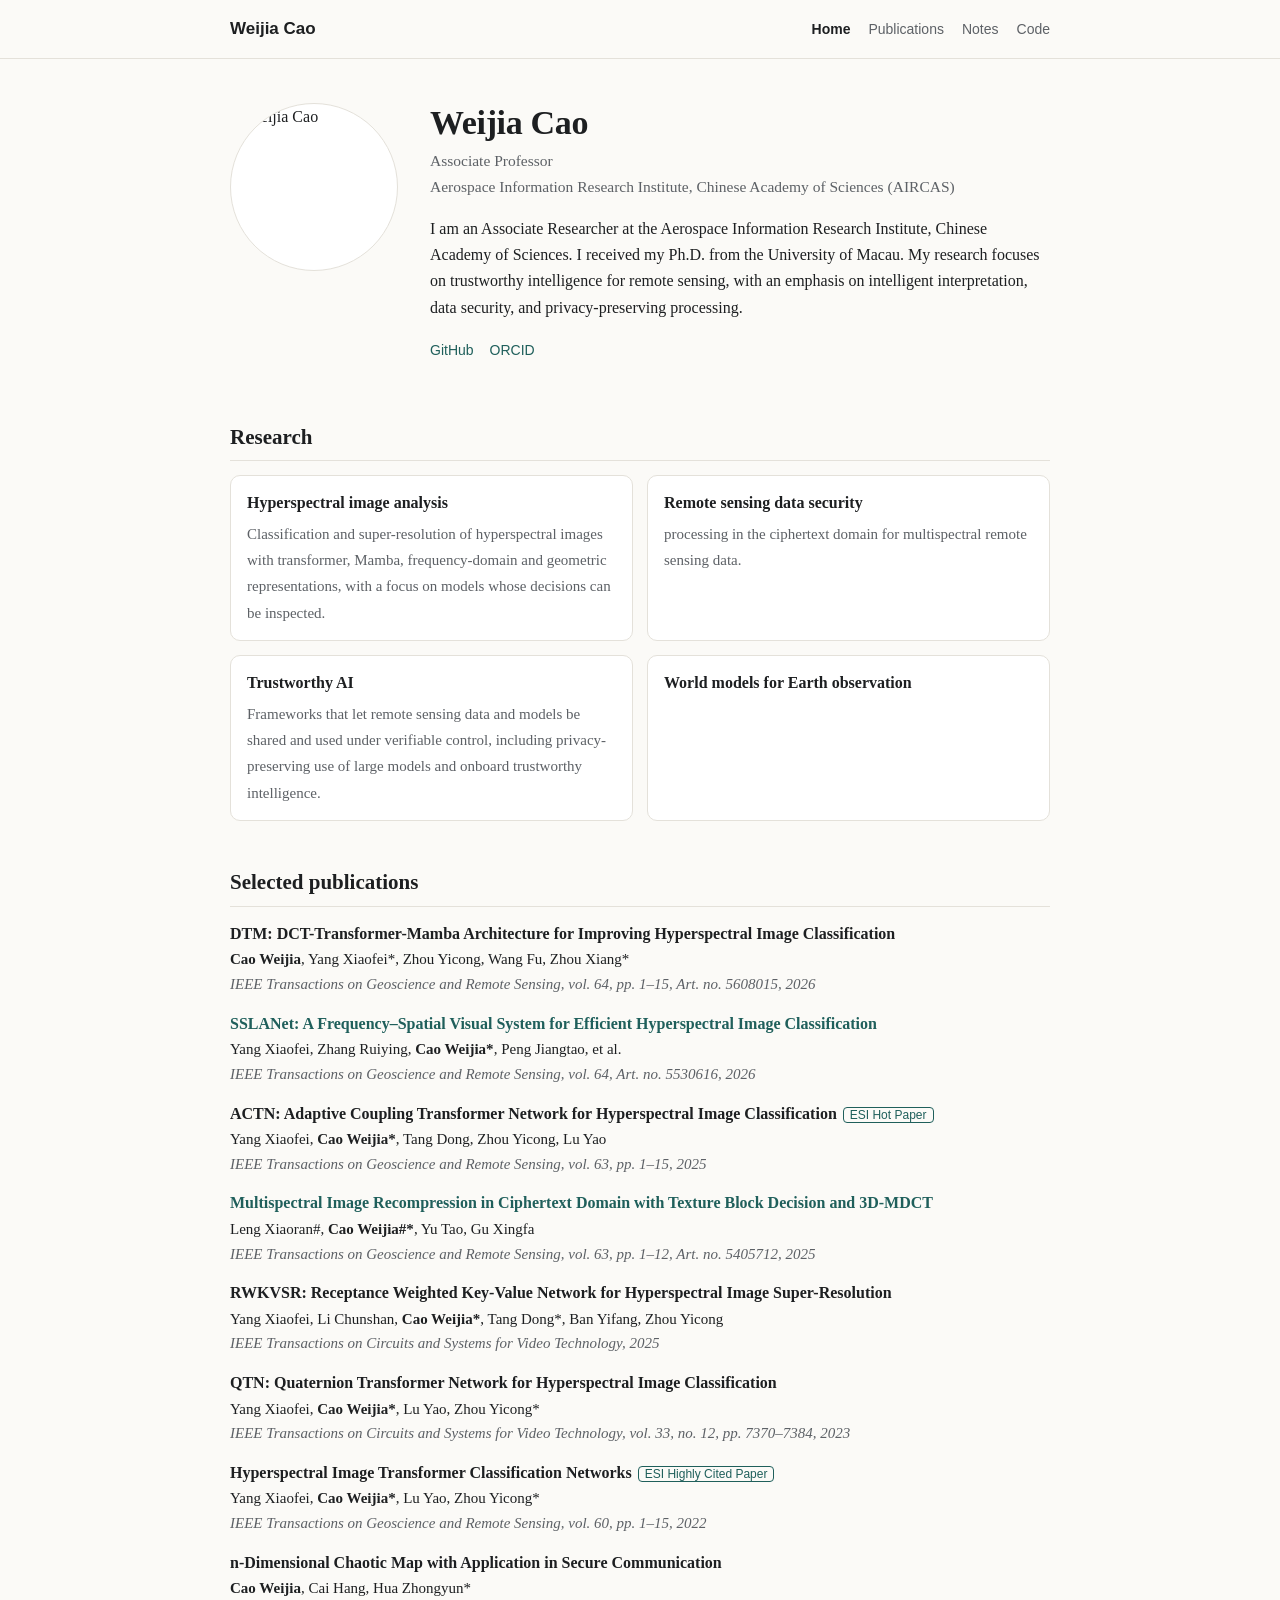
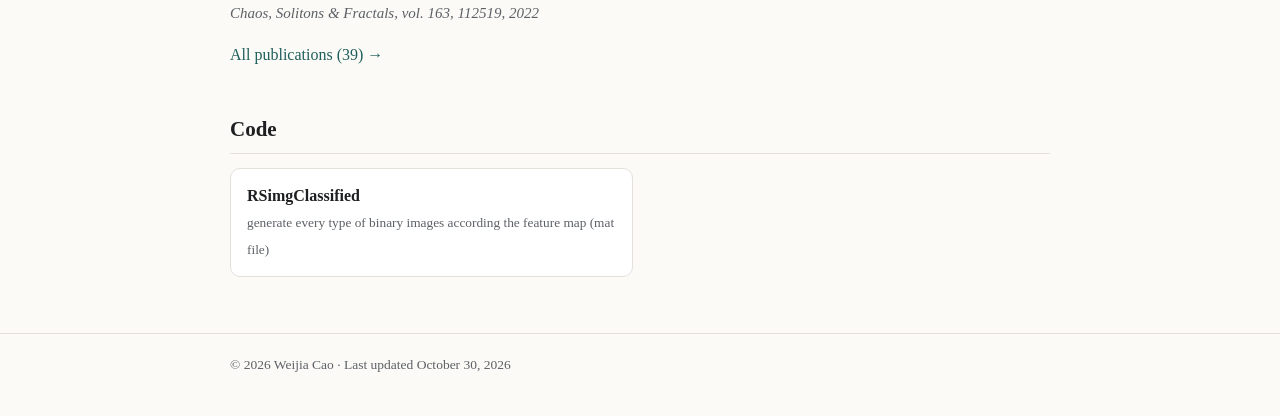
==== index.html @ 3a6deda9 "Update site 2026-10-30T14:49 (old site kept in branch site-backup-20261030-144737)" ====
<!doctype html><html lang="en"><head><meta charset="utf-8"><meta name="viewport" content="width=device-width,initial-scale=1">
<title>Weijia Cao</title><meta name="description" content="I am an Associate Researcher at the Aerospace Information Research Institute, Chinese Academy of Sciences. I received my Ph.D. from the University of "><link rel="stylesheet" href="style.css"></head>
<body><header class="top"><div class="wrap"><a class="brand" href="index.html">Weijia Cao</a><nav><a href="index.html" class="on">Home</a><a href="publications.html" class="">Publications</a><a href="notes/index.html" class="">Notes</a><a href="projects.html" class="">Code</a></nav></div></header>
<main class="wrap"><section class="hero"><img src="https://github.com/caoweijia.png?size=400" alt="Weijia Cao"><div><h1>Weijia Cao</h1><p class="role">Associate Professor<br>Aerospace Information Research Institute, Chinese Academy of Sciences (AIRCAS)</p><p>I am an Associate Researcher at the Aerospace Information Research Institute, Chinese Academy of Sciences. I received my Ph.D. from the University of Macau. My research focuses on trustworthy intelligence for remote sensing, with an emphasis on intelligent interpretation, data security, and privacy-preserving processing.</p><div class="links"><a href=https://github.com/caoweijia>GitHub</a><a href=https://orcid.org/0000-0002-6038-8014>ORCID</a></div></div></section><h2>Research</h2><div class="dirs"><div class=dir><b>Hyperspectral image analysis</b><span>Classification and super-resolution of hyperspectral images with transformer, Mamba, frequency-domain and geometric representations, with a focus on models whose decisions can be inspected.</span></div><div class=dir><b>Remote sensing data security</b><span>processing in the ciphertext domain for multispectral remote sensing data.</span></div><div class=dir><b>Trustworthy AI</b><span>Frameworks that let remote sensing data and models be shared and used under verifiable control, including privacy-preserving use of large models and onboard trustworthy intelligence.</span></div><div class=dir><b>World models for Earth observation</b><span></span></div></div><h2>Selected publications</h2><div class="pub"><div class="t">DTM: DCT-Transformer-Mamba Architecture for Improving Hyperspectral Image Classification</div><div class="a"><strong>Cao Weijia</strong>, Yang Xiaofei*, Zhou Yicong, Wang Fu, Zhou Xiang*</div><div class="v">IEEE Transactions on Geoscience and Remote Sensing, vol. 64, pp. 1–15, Art. no. 5608015, 2026</div></div><div class="pub"><div class="t"><a href="https://doi.org/10.1109/TGRS.2026.3739515">SSLANet: A Frequency–Spatial Visual System for Efficient Hyperspectral Image Classification</a></div><div class="a">Yang Xiaofei, Zhang Ruiying, <strong>Cao Weijia*</strong>, Peng Jiangtao, et al.</div><div class="v">IEEE Transactions on Geoscience and Remote Sensing, vol. 64, Art. no. 5530616, 2026</div></div><div class="pub"><div class="t">ACTN: Adaptive Coupling Transformer Network for Hyperspectral Image Classification<span class=n>ESI Hot Paper</span></div><div class="a">Yang Xiaofei, <strong>Cao Weijia*</strong>, Tang Dong, Zhou Yicong, Lu Yao</div><div class="v">IEEE Transactions on Geoscience and Remote Sensing, vol. 63, pp. 1–15, 2025</div></div><div class="pub"><div class="t"><a href="https://doi.org/10.1109/TGRS.2025.3589555">Multispectral Image Recompression in Ciphertext Domain with Texture Block Decision and 3D-MDCT</a></div><div class="a">Leng Xiaoran#, <strong>Cao Weijia#*</strong>, Yu Tao, Gu Xingfa</div><div class="v">IEEE Transactions on Geoscience and Remote Sensing, vol. 63, pp. 1–12, Art. no. 5405712, 2025</div></div><div class="pub"><div class="t">RWKVSR: Receptance Weighted Key-Value Network for Hyperspectral Image Super-Resolution</div><div class="a">Yang Xiaofei, Li Chunshan, <strong>Cao Weijia*</strong>, Tang Dong*, Ban Yifang, Zhou Yicong</div><div class="v">IEEE Transactions on Circuits and Systems for Video Technology, 2025</div></div><div class="pub"><div class="t">QTN: Quaternion Transformer Network for Hyperspectral Image Classification</div><div class="a">Yang Xiaofei, <strong>Cao Weijia*</strong>, Lu Yao, Zhou Yicong*</div><div class="v">IEEE Transactions on Circuits and Systems for Video Technology, vol. 33, no. 12, pp. 7370–7384, 2023</div></div><div class="pub"><div class="t">Hyperspectral Image Transformer Classification Networks<span class=n>ESI Highly Cited Paper</span></div><div class="a">Yang Xiaofei, <strong>Cao Weijia*</strong>, Lu Yao, Zhou Yicong*</div><div class="v">IEEE Transactions on Geoscience and Remote Sensing, vol. 60, pp. 1–15, 2022</div></div><div class="pub"><div class="t">n-Dimensional Chaotic Map with Application in Secure Communication</div><div class="a"><strong>Cao Weijia</strong>, Cai Hang, Hua Zhongyun*</div><div class="v">Chaos, Solitons &amp; Fractals, vol. 163, 112519, 2022</div></div><p><a href="publications.html">All publications (39) →</a></p><h2>Code</h2><div class=proj><a class="c" href="https://github.com/caoweijia/RSimgClassified"><b>RSimgClassified</b><br><small>generate every type of binary images according the feature map (mat file)</small></a></div></main><footer><div class="wrap">© 2026 Weijia Cao · Last updated October 30, 2026</div></footer></body></html>
---- style.css ----
:root{--bg:#fbfaf7;--fg:#1d1f21;--mute:#5d6166;--line:#e4e1da;--acc:#1f5f5b;--card:#ffffff}
@media (prefers-color-scheme:dark){:root{--bg:#141516;--fg:#e8e6e1;--mute:#a3a7ab;--line:#2b2d30;--acc:#7cc3bc;--card:#1b1c1e}}
*{box-sizing:border-box}html{-webkit-text-size-adjust:100%}
body{margin:0;background:var(--bg);color:var(--fg);font:16px/1.65 "Source Serif 4","Iowan Old Style","Palatino Linotype",Georgia,serif}
a{color:var(--acc);text-decoration:none}a:hover{text-decoration:underline}
.wrap{max-width:860px;margin:0 auto;padding:0 20px}
header.top{border-bottom:1px solid var(--line)}header.top .wrap{display:flex;gap:20px;align-items:center;justify-content:space-between;padding:16px 20px;flex-wrap:wrap}
header.top .brand{font:600 17px/1.2 -apple-system,BlinkMacSystemFont,"Segoe UI",Helvetica,Arial,sans-serif;color:var(--fg)}
nav a{font:14px -apple-system,BlinkMacSystemFont,"Segoe UI",Helvetica,Arial,sans-serif;margin-left:18px;color:var(--mute)}nav a.on{color:var(--fg);font-weight:600}
.hero{display:grid;grid-template-columns:168px 1fr;gap:32px;align-items:start;padding:44px 0 12px}
.hero.nophoto{grid-template-columns:1fr}.hero img{width:168px;height:168px;border-radius:50%;object-fit:cover;border:1px solid var(--line);background:var(--card)}
h1{font-size:34px;line-height:1.15;margin:0 0 6px;letter-spacing:-.01em}h2{font-size:21px;margin:44px 0 14px;padding-bottom:6px;border-bottom:1px solid var(--line)}
h3{font-size:17px;margin:24px 0 6px}.role{color:var(--mute);margin:0 0 14px;font-size:15.5px}
.links a{font:14px -apple-system,BlinkMacSystemFont,"Segoe UI",Helvetica,Arial,sans-serif;margin-right:16px}
.dirs{display:grid;grid-template-columns:1fr 1fr;gap:14px}.dir{background:var(--card);border:1px solid var(--line);border-radius:10px;padding:14px 16px}
.dir b{display:block;margin-bottom:4px}.dir span{color:var(--mute);font-size:15px}
.pub{margin:0 0 14px}.pub .t{font-weight:600}.pub .a{font-size:15px}.pub .v{color:var(--mute);font-size:15px;font-style:italic}
.pub .n{display:inline-block;font:12px -apple-system,BlinkMacSystemFont,"Segoe UI",Helvetica,Arial,sans-serif;border:1px solid var(--acc);color:var(--acc);border-radius:4px;padding:0 6px;margin-left:6px;font-style:normal}
.year{font:600 13px -apple-system,BlinkMacSystemFont,"Segoe UI",Helvetica,Arial,sans-serif;color:var(--mute);letter-spacing:.06em;margin:26px 0 10px}
.post{margin:0 0 18px}.post .d{color:var(--mute);font-size:14px}
.proj{display:grid;grid-template-columns:1fr 1fr;gap:14px}.proj a.c{display:block;background:var(--card);border:1px solid var(--line);border-radius:10px;padding:14px 16px;color:var(--fg)}
.proj a.c:hover{border-color:var(--acc);text-decoration:none}.proj small{color:var(--mute)}
article{padding:36px 0}article .d{color:var(--mute)}pre{background:var(--card);border:1px solid var(--line);border-radius:8px;padding:12px;overflow:auto;font-size:14px}
code{font:13.5px ui-monospace,SFMono-Regular,Menlo,Consolas,monospace}
.legend{color:var(--mute);font-size:14px}footer{border-top:1px solid var(--line);margin-top:56px;padding:20px 0 40px;color:var(--mute);font-size:13.5px}
@media (max-width:640px){.hero{grid-template-columns:1fr;gap:18px;padding-top:28px}.hero img{width:112px;height:112px}.dirs,.proj{grid-template-columns:1fr}h1{font-size:28px}nav a{margin:0 14px 0 0}}
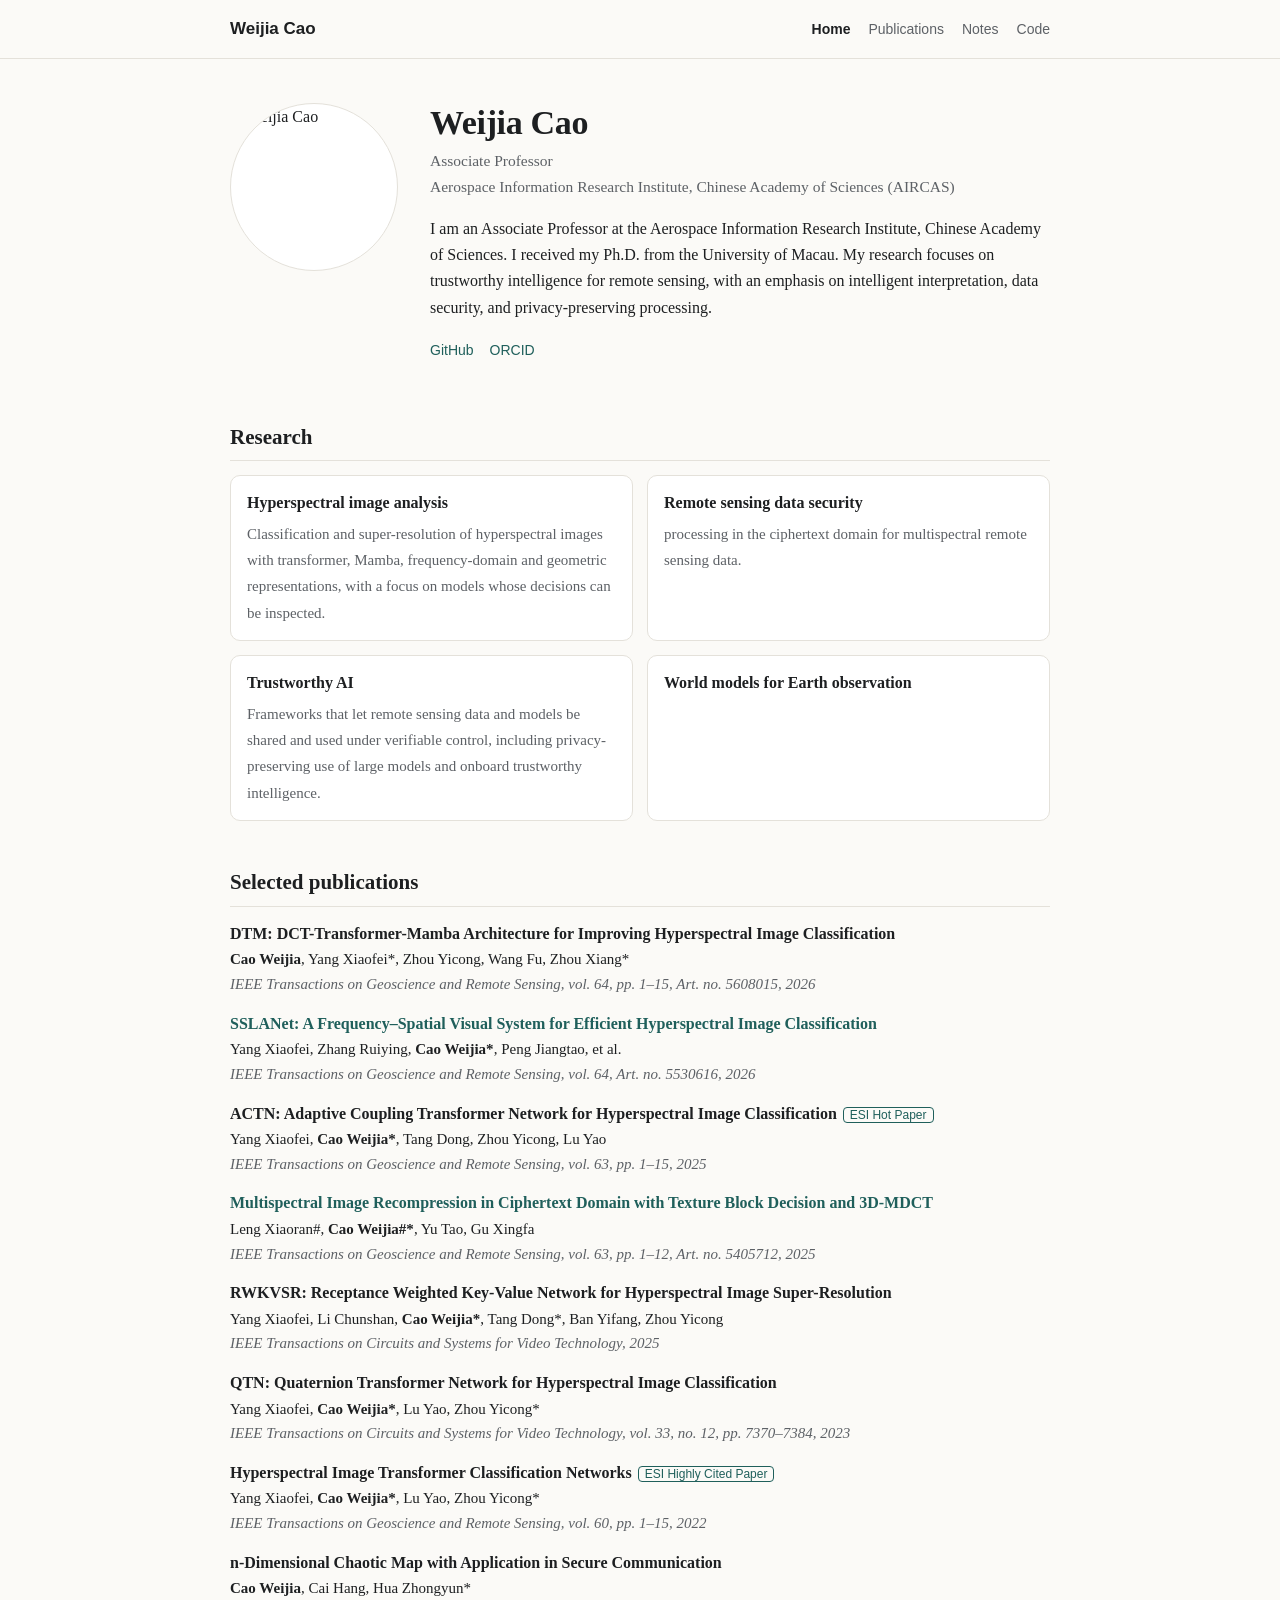
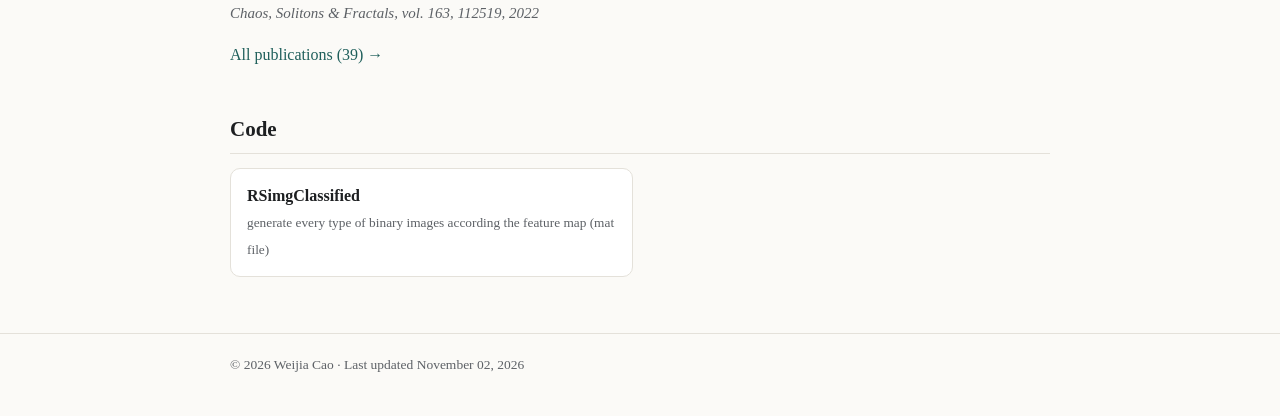
==== commit 120d01a0: "Update site 2026-11-02T01:24" ====
--- a/index.html
+++ b/index.html
@@ -1,4 +1,4 @@
 <!doctype html><html lang="en"><head><meta charset="utf-8"><meta name="viewport" content="width=device-width,initial-scale=1">
-<title>Weijia Cao</title><meta name="description" content="I am an Associate Researcher at the Aerospace Information Research Institute, Chinese Academy of Sciences. I received my Ph.D. from the University of "><link rel="stylesheet" href="style.css"></head>
+<title>Weijia Cao</title><meta name="description" content="I am an Associate Professor at the Aerospace Information Research Institute, Chinese Academy of Sciences. I received my Ph.D. from the University of M"><link rel="stylesheet" href="style.css"></head>
 <body><header class="top"><div class="wrap"><a class="brand" href="index.html">Weijia Cao</a><nav><a href="index.html" class="on">Home</a><a href="publications.html" class="">Publications</a><a href="notes/index.html" class="">Notes</a><a href="projects.html" class="">Code</a></nav></div></header>
-<main class="wrap"><section class="hero"><img src="https://github.com/caoweijia.png?size=400" alt="Weijia Cao"><div><h1>Weijia Cao</h1><p class="role">Associate Professor<br>Aerospace Information Research Institute, Chinese Academy of Sciences (AIRCAS)</p><p>I am an Associate Researcher at the Aerospace Information Research Institute, Chinese Academy of Sciences. I received my Ph.D. from the University of Macau. My research focuses on trustworthy intelligence for remote sensing, with an emphasis on intelligent interpretation, data security, and privacy-preserving processing.</p><div class="links"><a href=https://github.com/caoweijia>GitHub</a><a href=https://orcid.org/0000-0002-6038-8014>ORCID</a></div></div></section><h2>Research</h2><div class="dirs"><div class=dir><b>Hyperspectral image analysis</b><span>Classification and super-resolution of hyperspectral images with transformer, Mamba, frequency-domain and geometric representations, with a focus on models whose decisions can be inspected.</span></div><div class=dir><b>Remote sensing data security</b><span>processing in the ciphertext domain for multispectral remote sensing data.</span></div><div class=dir><b>Trustworthy AI</b><span>Frameworks that let remote sensing data and models be shared and used under verifiable control, including privacy-preserving use of large models and onboard trustworthy intelligence.</span></div><div class=dir><b>World models for Earth observation</b><span></span></div></div><h2>Selected publications</h2><div class="pub"><div class="t">DTM: DCT-Transformer-Mamba Architecture for Improving Hyperspectral Image Classification</div><div class="a"><strong>Cao Weijia</strong>, Yang Xiaofei*, Zhou Yicong, Wang Fu, Zhou Xiang*</div><div class="v">IEEE Transactions on Geoscience and Remote Sensing, vol. 64, pp. 1–15, Art. no. 5608015, 2026</div></div><div class="pub"><div class="t"><a href="https://doi.org/10.1109/TGRS.2026.3739515">SSLANet: A Frequency–Spatial Visual System for Efficient Hyperspectral Image Classification</a></div><div class="a">Yang Xiaofei, Zhang Ruiying, <strong>Cao Weijia*</strong>, Peng Jiangtao, et al.</div><div class="v">IEEE Transactions on Geoscience and Remote Sensing, vol. 64, Art. no. 5530616, 2026</div></div><div class="pub"><div class="t">ACTN: Adaptive Coupling Transformer Network for Hyperspectral Image Classification<span class=n>ESI Hot Paper</span></div><div class="a">Yang Xiaofei, <strong>Cao Weijia*</strong>, Tang Dong, Zhou Yicong, Lu Yao</div><div class="v">IEEE Transactions on Geoscience and Remote Sensing, vol. 63, pp. 1–15, 2025</div></div><div class="pub"><div class="t"><a href="https://doi.org/10.1109/TGRS.2025.3589555">Multispectral Image Recompression in Ciphertext Domain with Texture Block Decision and 3D-MDCT</a></div><div class="a">Leng Xiaoran#, <strong>Cao Weijia#*</strong>, Yu Tao, Gu Xingfa</div><div class="v">IEEE Transactions on Geoscience and Remote Sensing, vol. 63, pp. 1–12, Art. no. 5405712, 2025</div></div><div class="pub"><div class="t">RWKVSR: Receptance Weighted Key-Value Network for Hyperspectral Image Super-Resolution</div><div class="a">Yang Xiaofei, Li Chunshan, <strong>Cao Weijia*</strong>, Tang Dong*, Ban Yifang, Zhou Yicong</div><div class="v">IEEE Transactions on Circuits and Systems for Video Technology, 2025</div></div><div class="pub"><div class="t">QTN: Quaternion Transformer Network for Hyperspectral Image Classification</div><div class="a">Yang Xiaofei, <strong>Cao Weijia*</strong>, Lu Yao, Zhou Yicong*</div><div class="v">IEEE Transactions on Circuits and Systems for Video Technology, vol. 33, no. 12, pp. 7370–7384, 2023</div></div><div class="pub"><div class="t">Hyperspectral Image Transformer Classification Networks<span class=n>ESI Highly Cited Paper</span></div><div class="a">Yang Xiaofei, <strong>Cao Weijia*</strong>, Lu Yao, Zhou Yicong*</div><div class="v">IEEE Transactions on Geoscience and Remote Sensing, vol. 60, pp. 1–15, 2022</div></div><div class="pub"><div class="t">n-Dimensional Chaotic Map with Application in Secure Communication</div><div class="a"><strong>Cao Weijia</strong>, Cai Hang, Hua Zhongyun*</div><div class="v">Chaos, Solitons &amp; Fractals, vol. 163, 112519, 2022</div></div><p><a href="publications.html">All publications (39) →</a></p><h2>Code</h2><div class=proj><a class="c" href="https://github.com/caoweijia/RSimgClassified"><b>RSimgClassified</b><br><small>generate every type of binary images according the feature map (mat file)</small></a></div></main><footer><div class="wrap">© 2026 Weijia Cao · Last updated October 30, 2026</div></footer></body></html>+<main class="wrap"><section class="hero"><img src="https://github.com/caoweijia.png?size=400" alt="Weijia Cao"><div><h1>Weijia Cao</h1><p class="role">Associate Professor<br>Aerospace Information Research Institute, Chinese Academy of Sciences (AIRCAS)</p><p>I am an Associate Professor at the Aerospace Information Research Institute, Chinese Academy of Sciences. I received my Ph.D. from the University of Macau. My research focuses on trustworthy intelligence for remote sensing, with an emphasis on intelligent interpretation, data security, and privacy-preserving processing.</p><div class="links"><a href=https://github.com/caoweijia>GitHub</a><a href=https://orcid.org/0000-0002-6038-8014>ORCID</a></div></div></section><h2>Research</h2><div class="dirs"><div class=dir><b>Hyperspectral image analysis</b><span>Classification and super-resolution of hyperspectral images with transformer, Mamba, frequency-domain and geometric representations, with a focus on models whose decisions can be inspected.</span></div><div class=dir><b>Remote sensing data security</b><span>processing in the ciphertext domain for multispectral remote sensing data.</span></div><div class=dir><b>Trustworthy AI</b><span>Frameworks that let remote sensing data and models be shared and used under verifiable control, including privacy-preserving use of large models and onboard trustworthy intelligence.</span></div><div class=dir><b>World models for Earth observation</b><span></span></div></div><h2>Selected publications</h2><div class="pub"><div class="t">DTM: DCT-Transformer-Mamba Architecture for Improving Hyperspectral Image Classification</div><div class="a"><strong>Cao Weijia</strong>, Yang Xiaofei*, Zhou Yicong, Wang Fu, Zhou Xiang*</div><div class="v">IEEE Transactions on Geoscience and Remote Sensing, vol. 64, pp. 1–15, Art. no. 5608015, 2026</div></div><div class="pub"><div class="t"><a href="https://doi.org/10.1109/TGRS.2026.3739515">SSLANet: A Frequency–Spatial Visual System for Efficient Hyperspectral Image Classification</a></div><div class="a">Yang Xiaofei, Zhang Ruiying, <strong>Cao Weijia*</strong>, Peng Jiangtao, et al.</div><div class="v">IEEE Transactions on Geoscience and Remote Sensing, vol. 64, Art. no. 5530616, 2026</div></div><div class="pub"><div class="t">ACTN: Adaptive Coupling Transformer Network for Hyperspectral Image Classification<span class=n>ESI Hot Paper</span></div><div class="a">Yang Xiaofei, <strong>Cao Weijia*</strong>, Tang Dong, Zhou Yicong, Lu Yao</div><div class="v">IEEE Transactions on Geoscience and Remote Sensing, vol. 63, pp. 1–15, 2025</div></div><div class="pub"><div class="t"><a href="https://doi.org/10.1109/TGRS.2025.3589555">Multispectral Image Recompression in Ciphertext Domain with Texture Block Decision and 3D-MDCT</a></div><div class="a">Leng Xiaoran#, <strong>Cao Weijia#*</strong>, Yu Tao, Gu Xingfa</div><div class="v">IEEE Transactions on Geoscience and Remote Sensing, vol. 63, pp. 1–12, Art. no. 5405712, 2025</div></div><div class="pub"><div class="t">RWKVSR: Receptance Weighted Key-Value Network for Hyperspectral Image Super-Resolution</div><div class="a">Yang Xiaofei, Li Chunshan, <strong>Cao Weijia*</strong>, Tang Dong*, Ban Yifang, Zhou Yicong</div><div class="v">IEEE Transactions on Circuits and Systems for Video Technology, 2025</div></div><div class="pub"><div class="t">QTN: Quaternion Transformer Network for Hyperspectral Image Classification</div><div class="a">Yang Xiaofei, <strong>Cao Weijia*</strong>, Lu Yao, Zhou Yicong*</div><div class="v">IEEE Transactions on Circuits and Systems for Video Technology, vol. 33, no. 12, pp. 7370–7384, 2023</div></div><div class="pub"><div class="t">Hyperspectral Image Transformer Classification Networks<span class=n>ESI Highly Cited Paper</span></div><div class="a">Yang Xiaofei, <strong>Cao Weijia*</strong>, Lu Yao, Zhou Yicong*</div><div class="v">IEEE Transactions on Geoscience and Remote Sensing, vol. 60, pp. 1–15, 2022</div></div><div class="pub"><div class="t">n-Dimensional Chaotic Map with Application in Secure Communication</div><div class="a"><strong>Cao Weijia</strong>, Cai Hang, Hua Zhongyun*</div><div class="v">Chaos, Solitons &amp; Fractals, vol. 163, 112519, 2022</div></div><p><a href="publications.html">All publications (39) →</a></p><h2>Code</h2><div class=proj><a class="c" href="https://github.com/caoweijia/RSimgClassified"><b>RSimgClassified</b><br><small>generate every type of binary images according the feature map (mat file)</small></a></div></main><footer><div class="wrap">© 2026 Weijia Cao · Last updated November 02, 2026</div></footer></body></html>
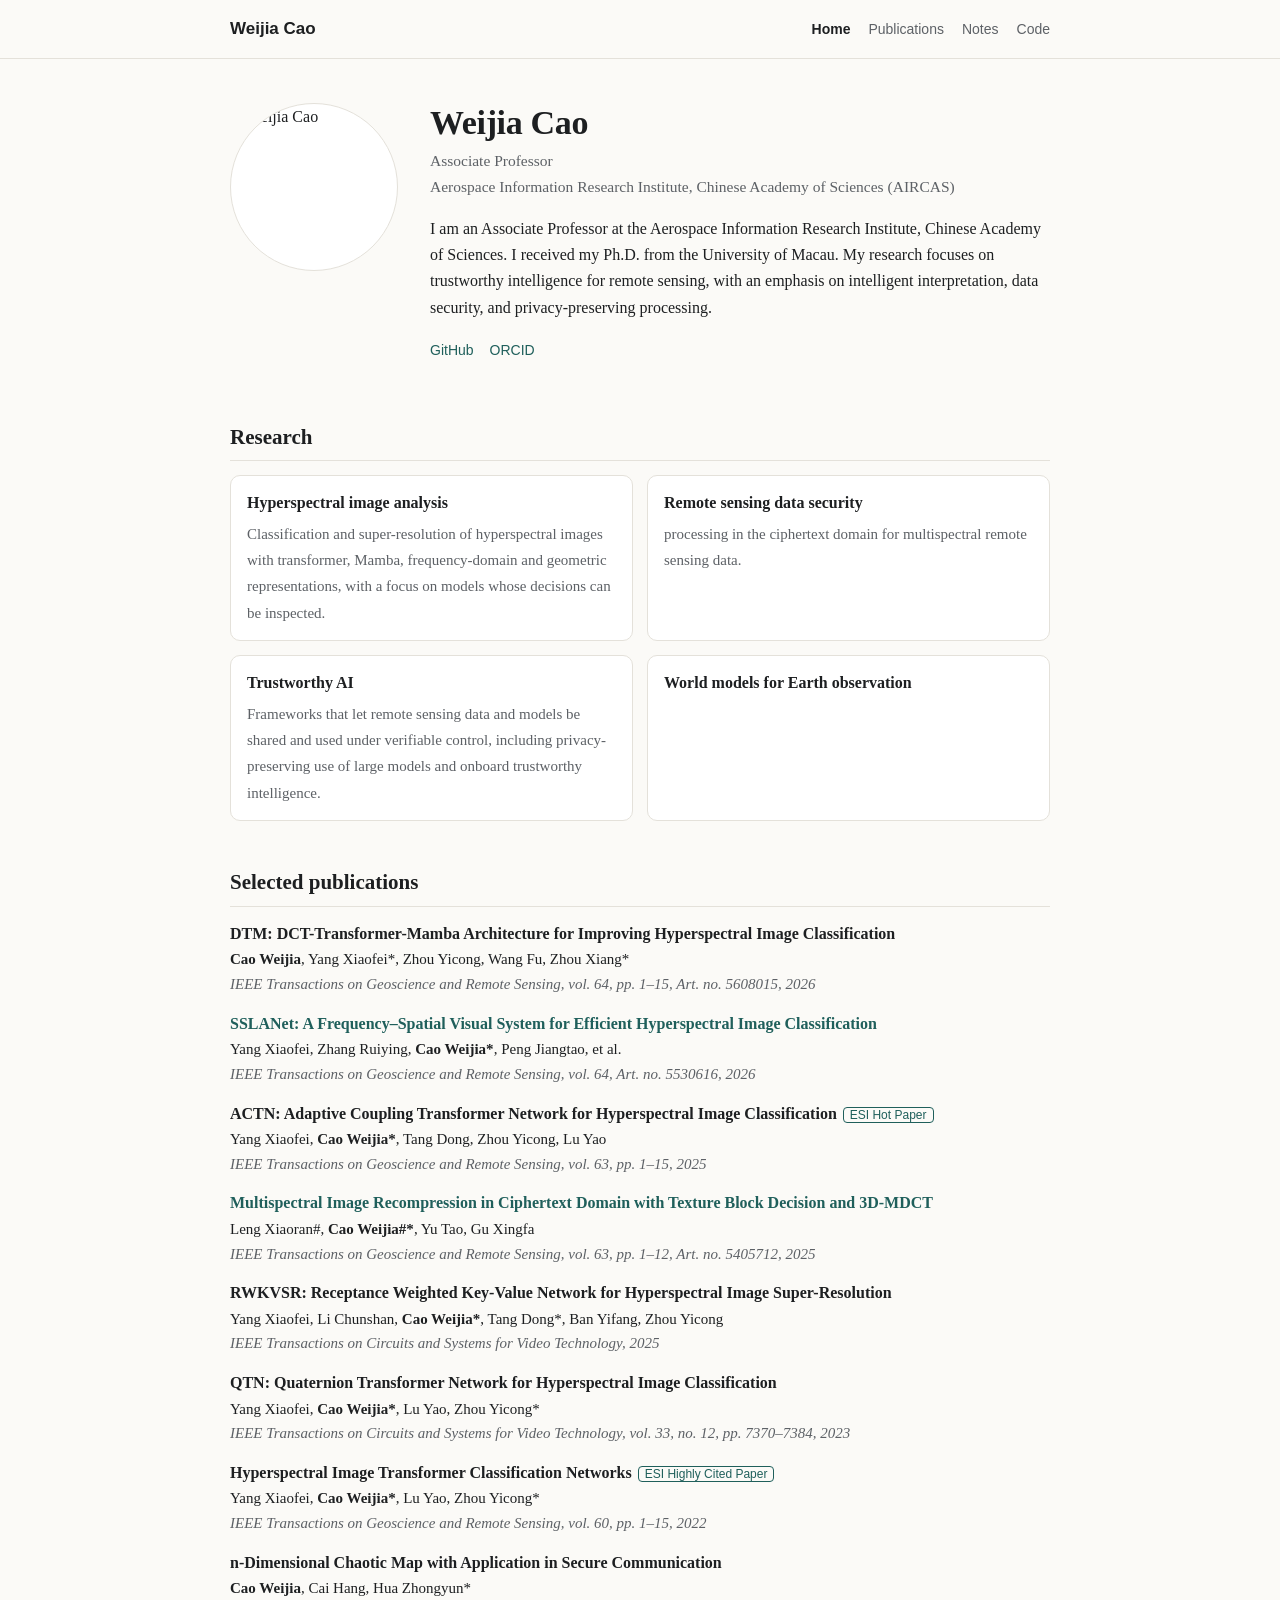
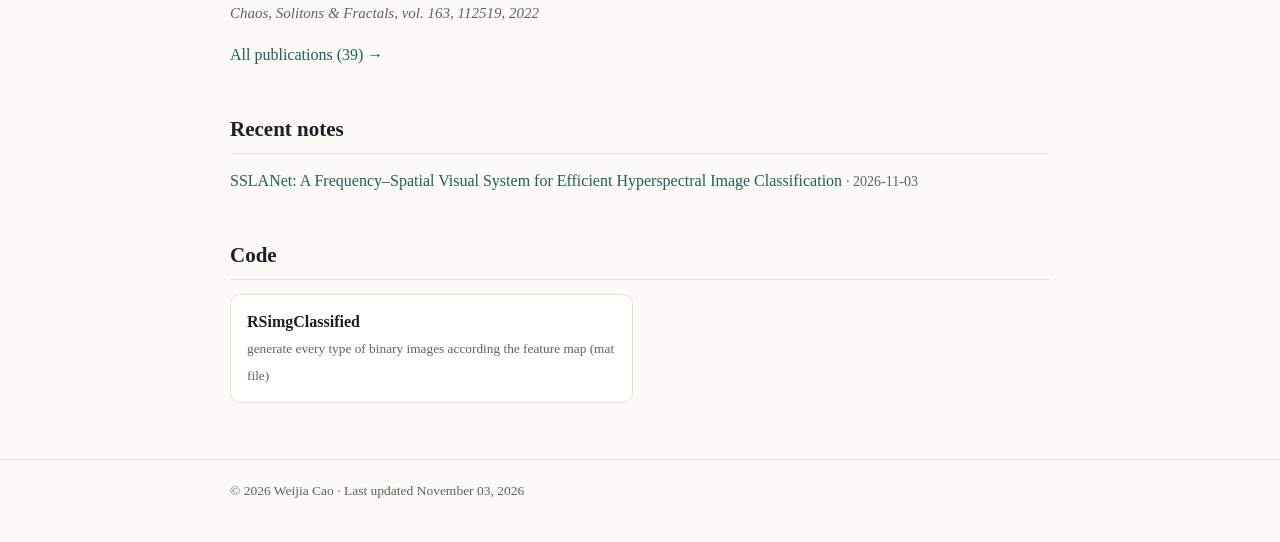
==== commit 59b58bc7: "Update site 2026-11-03T01:37" ====
--- a/index.html
+++ b/index.html
@@ -1,4 +1,4 @@
 <!doctype html><html lang="en"><head><meta charset="utf-8"><meta name="viewport" content="width=device-width,initial-scale=1">
 <title>Weijia Cao</title><meta name="description" content="I am an Associate Professor at the Aerospace Information Research Institute, Chinese Academy of Sciences. I received my Ph.D. from the University of M"><link rel="stylesheet" href="style.css"></head>
 <body><header class="top"><div class="wrap"><a class="brand" href="index.html">Weijia Cao</a><nav><a href="index.html" class="on">Home</a><a href="publications.html" class="">Publications</a><a href="notes/index.html" class="">Notes</a><a href="projects.html" class="">Code</a></nav></div></header>
-<main class="wrap"><section class="hero"><img src="https://github.com/caoweijia.png?size=400" alt="Weijia Cao"><div><h1>Weijia Cao</h1><p class="role">Associate Professor<br>Aerospace Information Research Institute, Chinese Academy of Sciences (AIRCAS)</p><p>I am an Associate Professor at the Aerospace Information Research Institute, Chinese Academy of Sciences. I received my Ph.D. from the University of Macau. My research focuses on trustworthy intelligence for remote sensing, with an emphasis on intelligent interpretation, data security, and privacy-preserving processing.</p><div class="links"><a href=https://github.com/caoweijia>GitHub</a><a href=https://orcid.org/0000-0002-6038-8014>ORCID</a></div></div></section><h2>Research</h2><div class="dirs"><div class=dir><b>Hyperspectral image analysis</b><span>Classification and super-resolution of hyperspectral images with transformer, Mamba, frequency-domain and geometric representations, with a focus on models whose decisions can be inspected.</span></div><div class=dir><b>Remote sensing data security</b><span>processing in the ciphertext domain for multispectral remote sensing data.</span></div><div class=dir><b>Trustworthy AI</b><span>Frameworks that let remote sensing data and models be shared and used under verifiable control, including privacy-preserving use of large models and onboard trustworthy intelligence.</span></div><div class=dir><b>World models for Earth observation</b><span></span></div></div><h2>Selected publications</h2><div class="pub"><div class="t">DTM: DCT-Transformer-Mamba Architecture for Improving Hyperspectral Image Classification</div><div class="a"><strong>Cao Weijia</strong>, Yang Xiaofei*, Zhou Yicong, Wang Fu, Zhou Xiang*</div><div class="v">IEEE Transactions on Geoscience and Remote Sensing, vol. 64, pp. 1–15, Art. no. 5608015, 2026</div></div><div class="pub"><div class="t"><a href="https://doi.org/10.1109/TGRS.2026.3739515">SSLANet: A Frequency–Spatial Visual System for Efficient Hyperspectral Image Classification</a></div><div class="a">Yang Xiaofei, Zhang Ruiying, <strong>Cao Weijia*</strong>, Peng Jiangtao, et al.</div><div class="v">IEEE Transactions on Geoscience and Remote Sensing, vol. 64, Art. no. 5530616, 2026</div></div><div class="pub"><div class="t">ACTN: Adaptive Coupling Transformer Network for Hyperspectral Image Classification<span class=n>ESI Hot Paper</span></div><div class="a">Yang Xiaofei, <strong>Cao Weijia*</strong>, Tang Dong, Zhou Yicong, Lu Yao</div><div class="v">IEEE Transactions on Geoscience and Remote Sensing, vol. 63, pp. 1–15, 2025</div></div><div class="pub"><div class="t"><a href="https://doi.org/10.1109/TGRS.2025.3589555">Multispectral Image Recompression in Ciphertext Domain with Texture Block Decision and 3D-MDCT</a></div><div class="a">Leng Xiaoran#, <strong>Cao Weijia#*</strong>, Yu Tao, Gu Xingfa</div><div class="v">IEEE Transactions on Geoscience and Remote Sensing, vol. 63, pp. 1–12, Art. no. 5405712, 2025</div></div><div class="pub"><div class="t">RWKVSR: Receptance Weighted Key-Value Network for Hyperspectral Image Super-Resolution</div><div class="a">Yang Xiaofei, Li Chunshan, <strong>Cao Weijia*</strong>, Tang Dong*, Ban Yifang, Zhou Yicong</div><div class="v">IEEE Transactions on Circuits and Systems for Video Technology, 2025</div></div><div class="pub"><div class="t">QTN: Quaternion Transformer Network for Hyperspectral Image Classification</div><div class="a">Yang Xiaofei, <strong>Cao Weijia*</strong>, Lu Yao, Zhou Yicong*</div><div class="v">IEEE Transactions on Circuits and Systems for Video Technology, vol. 33, no. 12, pp. 7370–7384, 2023</div></div><div class="pub"><div class="t">Hyperspectral Image Transformer Classification Networks<span class=n>ESI Highly Cited Paper</span></div><div class="a">Yang Xiaofei, <strong>Cao Weijia*</strong>, Lu Yao, Zhou Yicong*</div><div class="v">IEEE Transactions on Geoscience and Remote Sensing, vol. 60, pp. 1–15, 2022</div></div><div class="pub"><div class="t">n-Dimensional Chaotic Map with Application in Secure Communication</div><div class="a"><strong>Cao Weijia</strong>, Cai Hang, Hua Zhongyun*</div><div class="v">Chaos, Solitons &amp; Fractals, vol. 163, 112519, 2022</div></div><p><a href="publications.html">All publications (39) →</a></p><h2>Code</h2><div class=proj><a class="c" href="https://github.com/caoweijia/RSimgClassified"><b>RSimgClassified</b><br><small>generate every type of binary images according the feature map (mat file)</small></a></div></main><footer><div class="wrap">© 2026 Weijia Cao · Last updated November 02, 2026</div></footer></body></html>+<main class="wrap"><section class="hero"><img src="https://github.com/caoweijia.png?size=400" alt="Weijia Cao"><div><h1>Weijia Cao</h1><p class="role">Associate Professor<br>Aerospace Information Research Institute, Chinese Academy of Sciences (AIRCAS)</p><p>I am an Associate Professor at the Aerospace Information Research Institute, Chinese Academy of Sciences. I received my Ph.D. from the University of Macau. My research focuses on trustworthy intelligence for remote sensing, with an emphasis on intelligent interpretation, data security, and privacy-preserving processing.</p><div class="links"><a href=https://github.com/caoweijia>GitHub</a><a href=https://orcid.org/0000-0002-6038-8014>ORCID</a></div></div></section><h2>Research</h2><div class="dirs"><div class=dir><b>Hyperspectral image analysis</b><span>Classification and super-resolution of hyperspectral images with transformer, Mamba, frequency-domain and geometric representations, with a focus on models whose decisions can be inspected.</span></div><div class=dir><b>Remote sensing data security</b><span>processing in the ciphertext domain for multispectral remote sensing data.</span></div><div class=dir><b>Trustworthy AI</b><span>Frameworks that let remote sensing data and models be shared and used under verifiable control, including privacy-preserving use of large models and onboard trustworthy intelligence.</span></div><div class=dir><b>World models for Earth observation</b><span></span></div></div><h2>Selected publications</h2><div class="pub"><div class="t">DTM: DCT-Transformer-Mamba Architecture for Improving Hyperspectral Image Classification</div><div class="a"><strong>Cao Weijia</strong>, Yang Xiaofei*, Zhou Yicong, Wang Fu, Zhou Xiang*</div><div class="v">IEEE Transactions on Geoscience and Remote Sensing, vol. 64, pp. 1–15, Art. no. 5608015, 2026</div></div><div class="pub"><div class="t"><a href="https://doi.org/10.1109/TGRS.2026.3739515">SSLANet: A Frequency–Spatial Visual System for Efficient Hyperspectral Image Classification</a></div><div class="a">Yang Xiaofei, Zhang Ruiying, <strong>Cao Weijia*</strong>, Peng Jiangtao, et al.</div><div class="v">IEEE Transactions on Geoscience and Remote Sensing, vol. 64, Art. no. 5530616, 2026</div></div><div class="pub"><div class="t">ACTN: Adaptive Coupling Transformer Network for Hyperspectral Image Classification<span class=n>ESI Hot Paper</span></div><div class="a">Yang Xiaofei, <strong>Cao Weijia*</strong>, Tang Dong, Zhou Yicong, Lu Yao</div><div class="v">IEEE Transactions on Geoscience and Remote Sensing, vol. 63, pp. 1–15, 2025</div></div><div class="pub"><div class="t"><a href="https://doi.org/10.1109/TGRS.2025.3589555">Multispectral Image Recompression in Ciphertext Domain with Texture Block Decision and 3D-MDCT</a></div><div class="a">Leng Xiaoran#, <strong>Cao Weijia#*</strong>, Yu Tao, Gu Xingfa</div><div class="v">IEEE Transactions on Geoscience and Remote Sensing, vol. 63, pp. 1–12, Art. no. 5405712, 2025</div></div><div class="pub"><div class="t">RWKVSR: Receptance Weighted Key-Value Network for Hyperspectral Image Super-Resolution</div><div class="a">Yang Xiaofei, Li Chunshan, <strong>Cao Weijia*</strong>, Tang Dong*, Ban Yifang, Zhou Yicong</div><div class="v">IEEE Transactions on Circuits and Systems for Video Technology, 2025</div></div><div class="pub"><div class="t">QTN: Quaternion Transformer Network for Hyperspectral Image Classification</div><div class="a">Yang Xiaofei, <strong>Cao Weijia*</strong>, Lu Yao, Zhou Yicong*</div><div class="v">IEEE Transactions on Circuits and Systems for Video Technology, vol. 33, no. 12, pp. 7370–7384, 2023</div></div><div class="pub"><div class="t">Hyperspectral Image Transformer Classification Networks<span class=n>ESI Highly Cited Paper</span></div><div class="a">Yang Xiaofei, <strong>Cao Weijia*</strong>, Lu Yao, Zhou Yicong*</div><div class="v">IEEE Transactions on Geoscience and Remote Sensing, vol. 60, pp. 1–15, 2022</div></div><div class="pub"><div class="t">n-Dimensional Chaotic Map with Application in Secure Communication</div><div class="a"><strong>Cao Weijia</strong>, Cai Hang, Hua Zhongyun*</div><div class="v">Chaos, Solitons &amp; Fractals, vol. 163, 112519, 2022</div></div><p><a href="publications.html">All publications (39) →</a></p><h2>Recent notes</h2><div class="post"><a href="notes/2026-11-03-sslanet-a-frequency-spatial-visual-system-for-effi.html">SSLANet: A Frequency–Spatial Visual System for Efficient Hyperspectral Image Classification</a> <span class="d">· 2026-11-03</span></div><h2>Code</h2><div class=proj><a class="c" href="https://github.com/caoweijia/RSimgClassified"><b>RSimgClassified</b><br><small>generate every type of binary images according the feature map (mat file)</small></a></div></main><footer><div class="wrap">© 2026 Weijia Cao · Last updated November 03, 2026</div></footer></body></html>
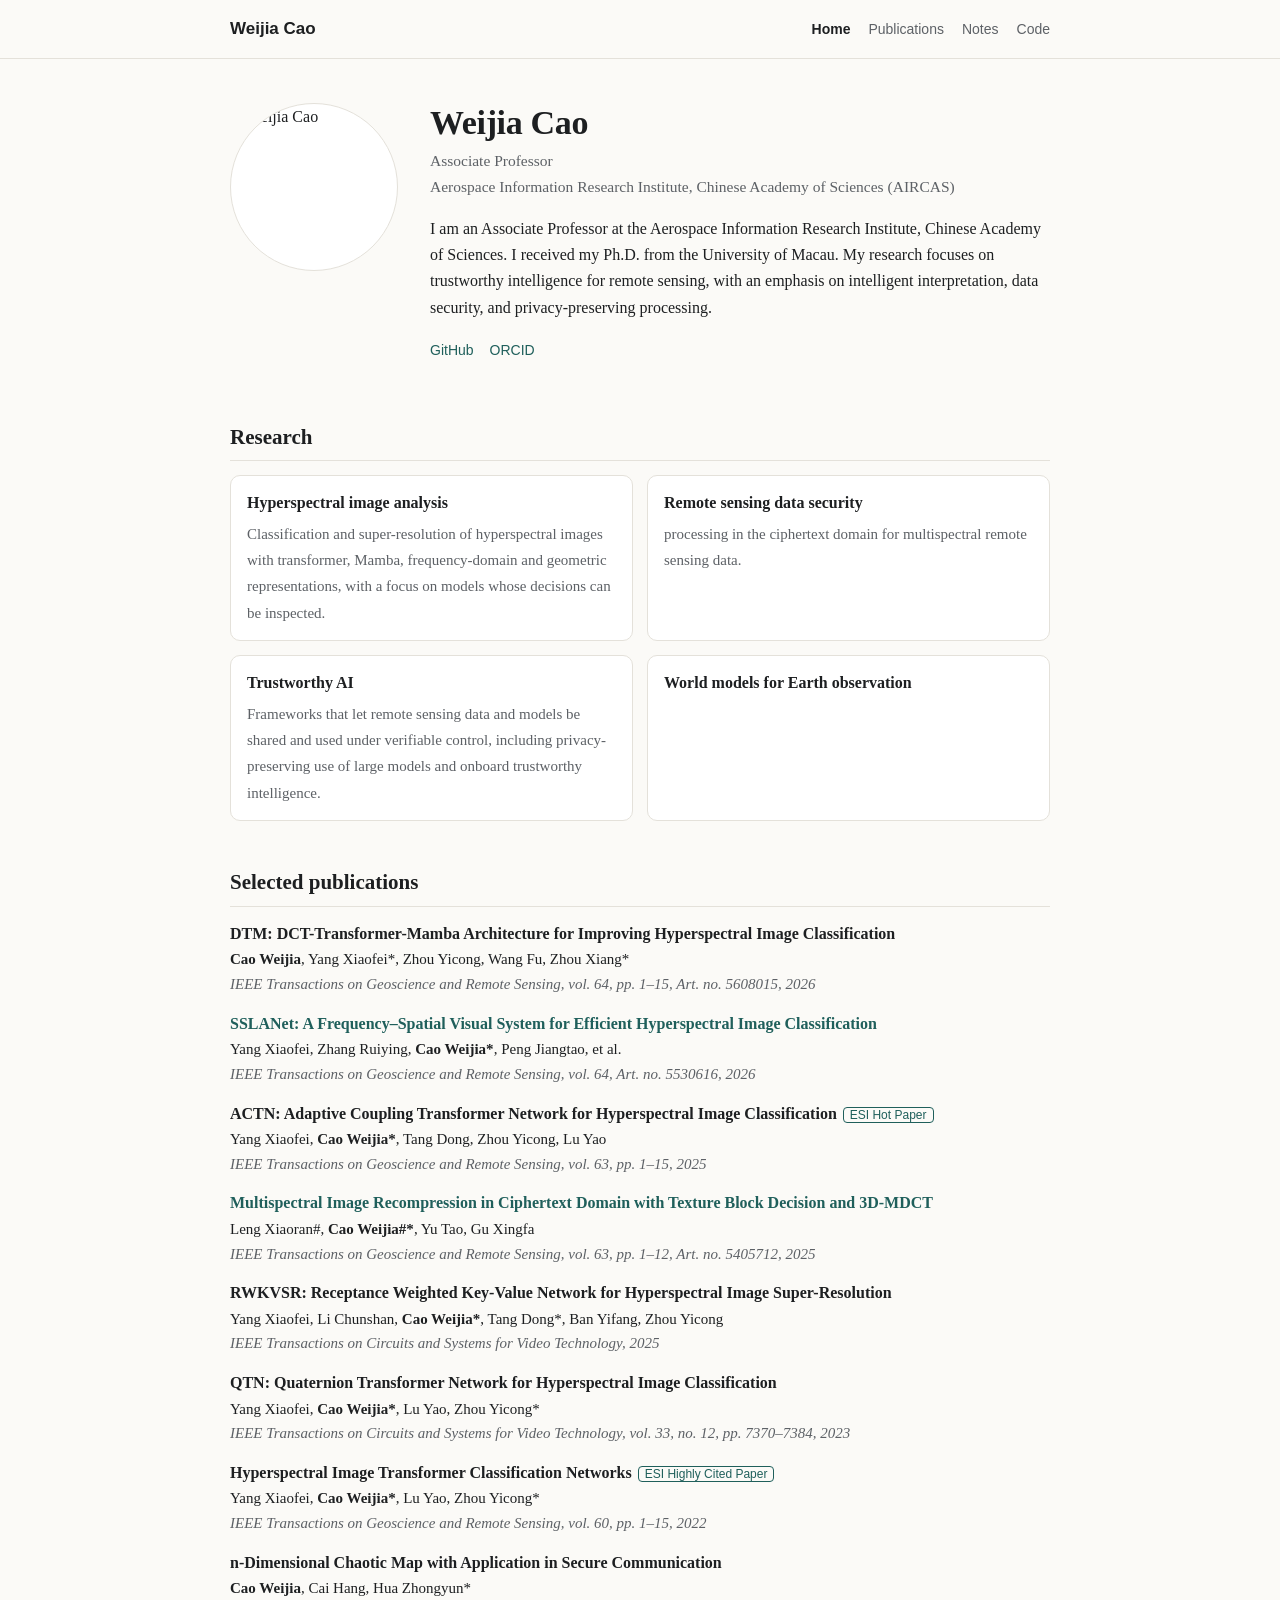
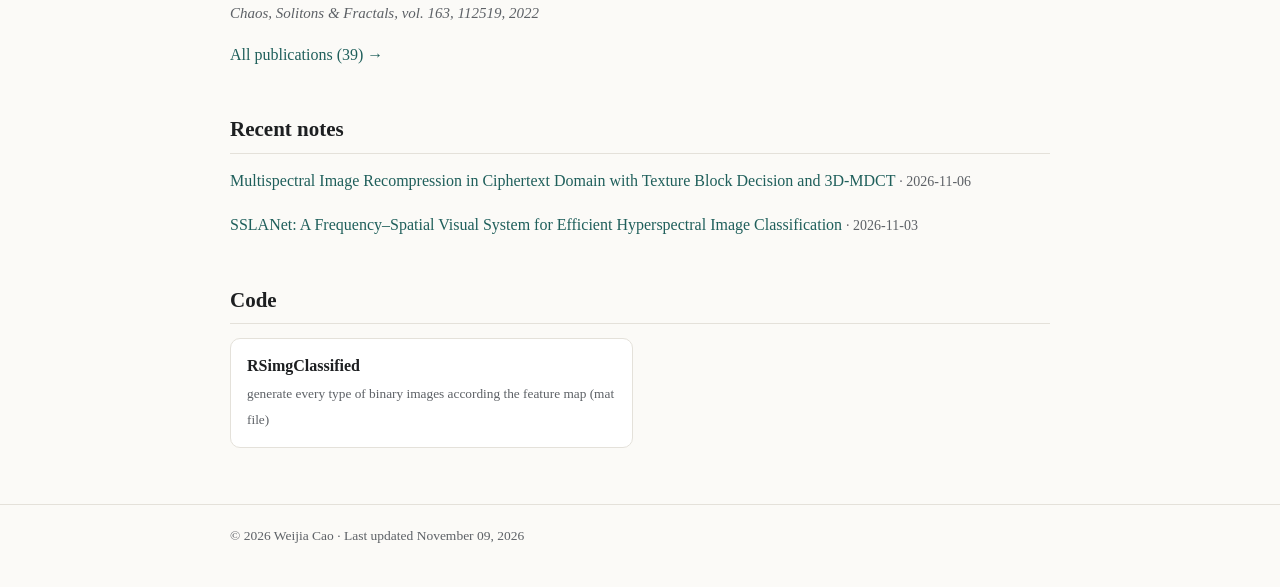
==== commit 80cb4d74: "Update site 2026-11-09T01:36" ====
--- a/index.html
+++ b/index.html
@@ -1,4 +1,4 @@
 <!doctype html><html lang="en"><head><meta charset="utf-8"><meta name="viewport" content="width=device-width,initial-scale=1">
 <title>Weijia Cao</title><meta name="description" content="I am an Associate Professor at the Aerospace Information Research Institute, Chinese Academy of Sciences. I received my Ph.D. from the University of M"><link rel="stylesheet" href="style.css"></head>
 <body><header class="top"><div class="wrap"><a class="brand" href="index.html">Weijia Cao</a><nav><a href="index.html" class="on">Home</a><a href="publications.html" class="">Publications</a><a href="notes/index.html" class="">Notes</a><a href="projects.html" class="">Code</a></nav></div></header>
-<main class="wrap"><section class="hero"><img src="https://github.com/caoweijia.png?size=400" alt="Weijia Cao"><div><h1>Weijia Cao</h1><p class="role">Associate Professor<br>Aerospace Information Research Institute, Chinese Academy of Sciences (AIRCAS)</p><p>I am an Associate Professor at the Aerospace Information Research Institute, Chinese Academy of Sciences. I received my Ph.D. from the University of Macau. My research focuses on trustworthy intelligence for remote sensing, with an emphasis on intelligent interpretation, data security, and privacy-preserving processing.</p><div class="links"><a href=https://github.com/caoweijia>GitHub</a><a href=https://orcid.org/0000-0002-6038-8014>ORCID</a></div></div></section><h2>Research</h2><div class="dirs"><div class=dir><b>Hyperspectral image analysis</b><span>Classification and super-resolution of hyperspectral images with transformer, Mamba, frequency-domain and geometric representations, with a focus on models whose decisions can be inspected.</span></div><div class=dir><b>Remote sensing data security</b><span>processing in the ciphertext domain for multispectral remote sensing data.</span></div><div class=dir><b>Trustworthy AI</b><span>Frameworks that let remote sensing data and models be shared and used under verifiable control, including privacy-preserving use of large models and onboard trustworthy intelligence.</span></div><div class=dir><b>World models for Earth observation</b><span></span></div></div><h2>Selected publications</h2><div class="pub"><div class="t">DTM: DCT-Transformer-Mamba Architecture for Improving Hyperspectral Image Classification</div><div class="a"><strong>Cao Weijia</strong>, Yang Xiaofei*, Zhou Yicong, Wang Fu, Zhou Xiang*</div><div class="v">IEEE Transactions on Geoscience and Remote Sensing, vol. 64, pp. 1–15, Art. no. 5608015, 2026</div></div><div class="pub"><div class="t"><a href="https://doi.org/10.1109/TGRS.2026.3739515">SSLANet: A Frequency–Spatial Visual System for Efficient Hyperspectral Image Classification</a></div><div class="a">Yang Xiaofei, Zhang Ruiying, <strong>Cao Weijia*</strong>, Peng Jiangtao, et al.</div><div class="v">IEEE Transactions on Geoscience and Remote Sensing, vol. 64, Art. no. 5530616, 2026</div></div><div class="pub"><div class="t">ACTN: Adaptive Coupling Transformer Network for Hyperspectral Image Classification<span class=n>ESI Hot Paper</span></div><div class="a">Yang Xiaofei, <strong>Cao Weijia*</strong>, Tang Dong, Zhou Yicong, Lu Yao</div><div class="v">IEEE Transactions on Geoscience and Remote Sensing, vol. 63, pp. 1–15, 2025</div></div><div class="pub"><div class="t"><a href="https://doi.org/10.1109/TGRS.2025.3589555">Multispectral Image Recompression in Ciphertext Domain with Texture Block Decision and 3D-MDCT</a></div><div class="a">Leng Xiaoran#, <strong>Cao Weijia#*</strong>, Yu Tao, Gu Xingfa</div><div class="v">IEEE Transactions on Geoscience and Remote Sensing, vol. 63, pp. 1–12, Art. no. 5405712, 2025</div></div><div class="pub"><div class="t">RWKVSR: Receptance Weighted Key-Value Network for Hyperspectral Image Super-Resolution</div><div class="a">Yang Xiaofei, Li Chunshan, <strong>Cao Weijia*</strong>, Tang Dong*, Ban Yifang, Zhou Yicong</div><div class="v">IEEE Transactions on Circuits and Systems for Video Technology, 2025</div></div><div class="pub"><div class="t">QTN: Quaternion Transformer Network for Hyperspectral Image Classification</div><div class="a">Yang Xiaofei, <strong>Cao Weijia*</strong>, Lu Yao, Zhou Yicong*</div><div class="v">IEEE Transactions on Circuits and Systems for Video Technology, vol. 33, no. 12, pp. 7370–7384, 2023</div></div><div class="pub"><div class="t">Hyperspectral Image Transformer Classification Networks<span class=n>ESI Highly Cited Paper</span></div><div class="a">Yang Xiaofei, <strong>Cao Weijia*</strong>, Lu Yao, Zhou Yicong*</div><div class="v">IEEE Transactions on Geoscience and Remote Sensing, vol. 60, pp. 1–15, 2022</div></div><div class="pub"><div class="t">n-Dimensional Chaotic Map with Application in Secure Communication</div><div class="a"><strong>Cao Weijia</strong>, Cai Hang, Hua Zhongyun*</div><div class="v">Chaos, Solitons &amp; Fractals, vol. 163, 112519, 2022</div></div><p><a href="publications.html">All publications (39) →</a></p><h2>Recent notes</h2><div class="post"><a href="notes/2026-11-03-sslanet-a-frequency-spatial-visual-system-for-effi.html">SSLANet: A Frequency–Spatial Visual System for Efficient Hyperspectral Image Classification</a> <span class="d">· 2026-11-03</span></div><h2>Code</h2><div class=proj><a class="c" href="https://github.com/caoweijia/RSimgClassified"><b>RSimgClassified</b><br><small>generate every type of binary images according the feature map (mat file)</small></a></div></main><footer><div class="wrap">© 2026 Weijia Cao · Last updated November 03, 2026</div></footer></body></html>+<main class="wrap"><section class="hero"><img src="https://github.com/caoweijia.png?size=400" alt="Weijia Cao"><div><h1>Weijia Cao</h1><p class="role">Associate Professor<br>Aerospace Information Research Institute, Chinese Academy of Sciences (AIRCAS)</p><p>I am an Associate Professor at the Aerospace Information Research Institute, Chinese Academy of Sciences. I received my Ph.D. from the University of Macau. My research focuses on trustworthy intelligence for remote sensing, with an emphasis on intelligent interpretation, data security, and privacy-preserving processing.</p><div class="links"><a href=https://github.com/caoweijia>GitHub</a><a href=https://orcid.org/0000-0002-6038-8014>ORCID</a></div></div></section><h2>Research</h2><div class="dirs"><div class=dir><b>Hyperspectral image analysis</b><span>Classification and super-resolution of hyperspectral images with transformer, Mamba, frequency-domain and geometric representations, with a focus on models whose decisions can be inspected.</span></div><div class=dir><b>Remote sensing data security</b><span>processing in the ciphertext domain for multispectral remote sensing data.</span></div><div class=dir><b>Trustworthy AI</b><span>Frameworks that let remote sensing data and models be shared and used under verifiable control, including privacy-preserving use of large models and onboard trustworthy intelligence.</span></div><div class=dir><b>World models for Earth observation</b><span></span></div></div><h2>Selected publications</h2><div class="pub"><div class="t">DTM: DCT-Transformer-Mamba Architecture for Improving Hyperspectral Image Classification</div><div class="a"><strong>Cao Weijia</strong>, Yang Xiaofei*, Zhou Yicong, Wang Fu, Zhou Xiang*</div><div class="v">IEEE Transactions on Geoscience and Remote Sensing, vol. 64, pp. 1–15, Art. no. 5608015, 2026</div></div><div class="pub"><div class="t"><a href="https://doi.org/10.1109/TGRS.2026.3739515">SSLANet: A Frequency–Spatial Visual System for Efficient Hyperspectral Image Classification</a></div><div class="a">Yang Xiaofei, Zhang Ruiying, <strong>Cao Weijia*</strong>, Peng Jiangtao, et al.</div><div class="v">IEEE Transactions on Geoscience and Remote Sensing, vol. 64, Art. no. 5530616, 2026</div></div><div class="pub"><div class="t">ACTN: Adaptive Coupling Transformer Network for Hyperspectral Image Classification<span class=n>ESI Hot Paper</span></div><div class="a">Yang Xiaofei, <strong>Cao Weijia*</strong>, Tang Dong, Zhou Yicong, Lu Yao</div><div class="v">IEEE Transactions on Geoscience and Remote Sensing, vol. 63, pp. 1–15, 2025</div></div><div class="pub"><div class="t"><a href="https://doi.org/10.1109/TGRS.2025.3589555">Multispectral Image Recompression in Ciphertext Domain with Texture Block Decision and 3D-MDCT</a></div><div class="a">Leng Xiaoran#, <strong>Cao Weijia#*</strong>, Yu Tao, Gu Xingfa</div><div class="v">IEEE Transactions on Geoscience and Remote Sensing, vol. 63, pp. 1–12, Art. no. 5405712, 2025</div></div><div class="pub"><div class="t">RWKVSR: Receptance Weighted Key-Value Network for Hyperspectral Image Super-Resolution</div><div class="a">Yang Xiaofei, Li Chunshan, <strong>Cao Weijia*</strong>, Tang Dong*, Ban Yifang, Zhou Yicong</div><div class="v">IEEE Transactions on Circuits and Systems for Video Technology, 2025</div></div><div class="pub"><div class="t">QTN: Quaternion Transformer Network for Hyperspectral Image Classification</div><div class="a">Yang Xiaofei, <strong>Cao Weijia*</strong>, Lu Yao, Zhou Yicong*</div><div class="v">IEEE Transactions on Circuits and Systems for Video Technology, vol. 33, no. 12, pp. 7370–7384, 2023</div></div><div class="pub"><div class="t">Hyperspectral Image Transformer Classification Networks<span class=n>ESI Highly Cited Paper</span></div><div class="a">Yang Xiaofei, <strong>Cao Weijia*</strong>, Lu Yao, Zhou Yicong*</div><div class="v">IEEE Transactions on Geoscience and Remote Sensing, vol. 60, pp. 1–15, 2022</div></div><div class="pub"><div class="t">n-Dimensional Chaotic Map with Application in Secure Communication</div><div class="a"><strong>Cao Weijia</strong>, Cai Hang, Hua Zhongyun*</div><div class="v">Chaos, Solitons &amp; Fractals, vol. 163, 112519, 2022</div></div><p><a href="publications.html">All publications (39) →</a></p><h2>Recent notes</h2><div class="post"><a href="notes/2026-11-06-multispectral-image-recompression-in-ciphertext-do.html">Multispectral Image Recompression in Ciphertext Domain with Texture Block Decision and 3D-MDCT</a> <span class="d">· 2026-11-06</span></div><div class="post"><a href="notes/2026-11-03-sslanet-a-frequency-spatial-visual-system-for-effi.html">SSLANet: A Frequency–Spatial Visual System for Efficient Hyperspectral Image Classification</a> <span class="d">· 2026-11-03</span></div><h2>Code</h2><div class=proj><a class="c" href="https://github.com/caoweijia/RSimgClassified"><b>RSimgClassified</b><br><small>generate every type of binary images according the feature map (mat file)</small></a></div></main><footer><div class="wrap">© 2026 Weijia Cao · Last updated November 09, 2026</div></footer></body></html>
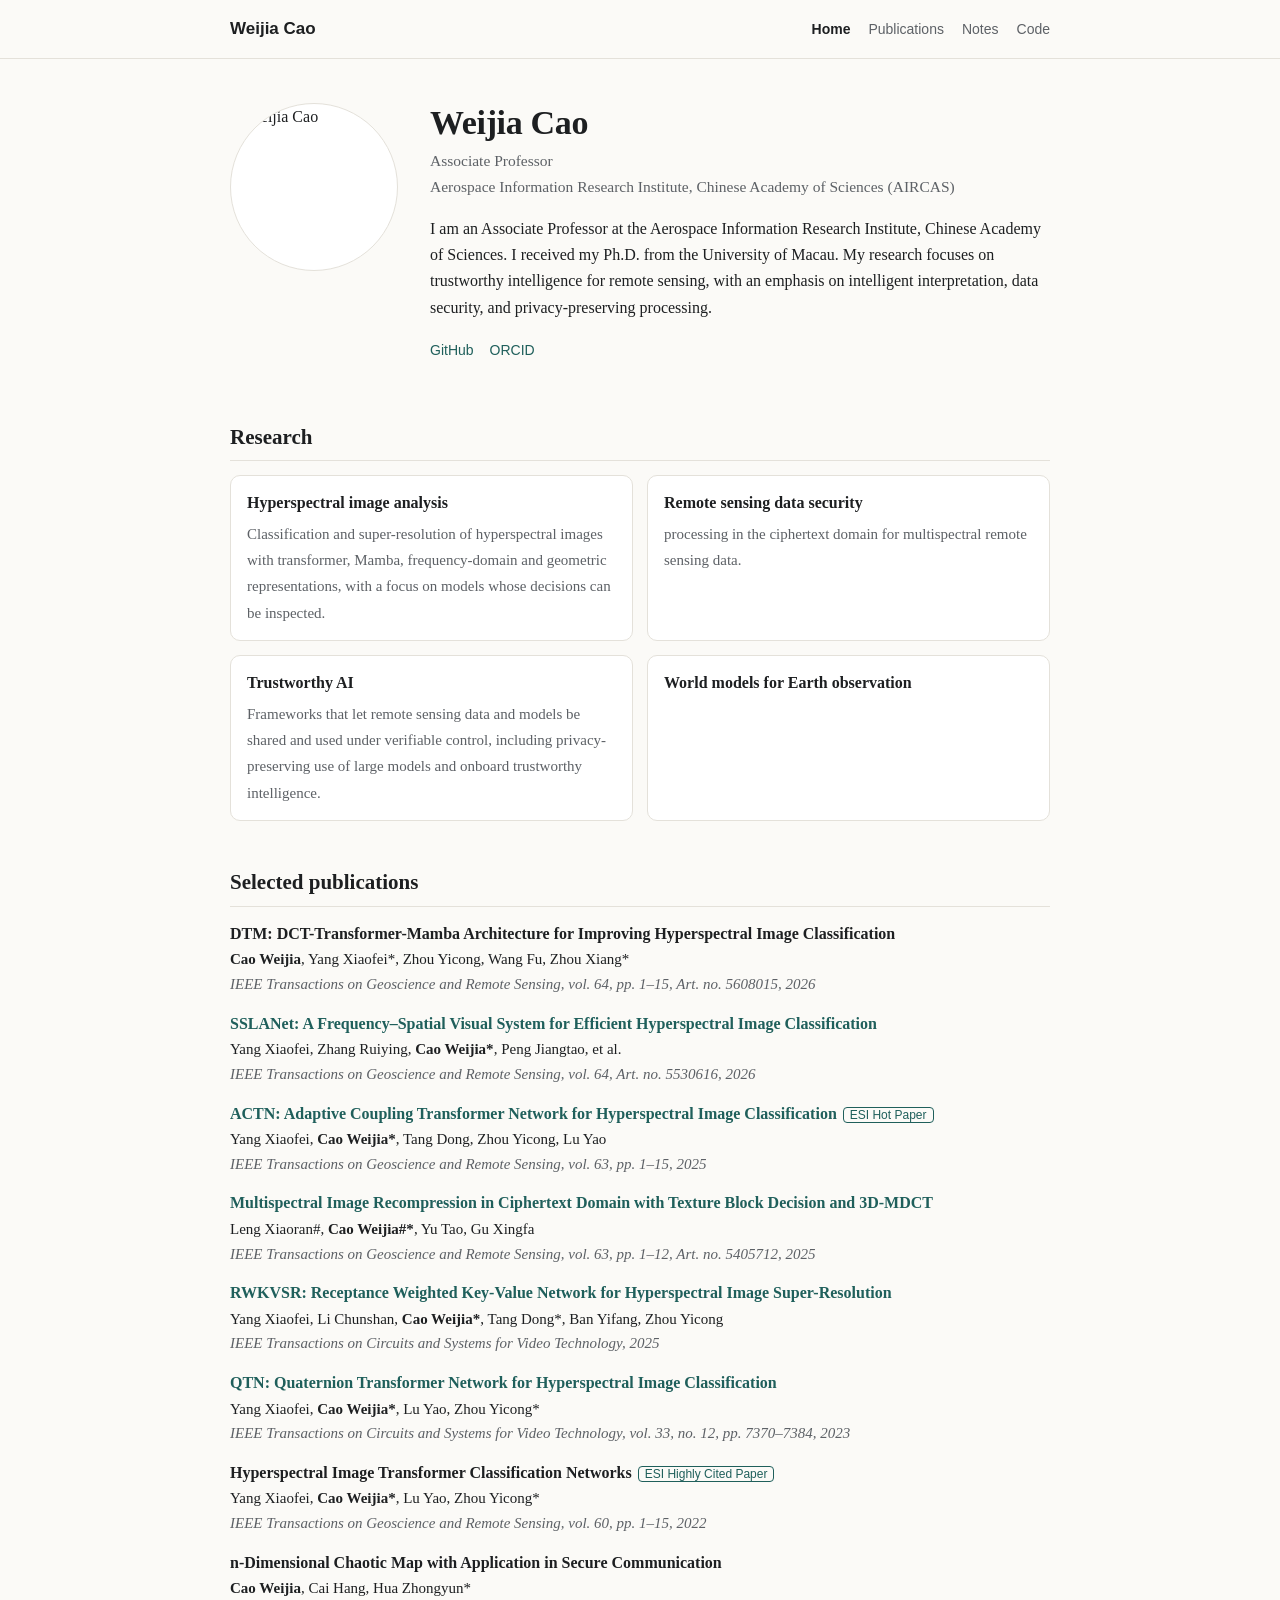
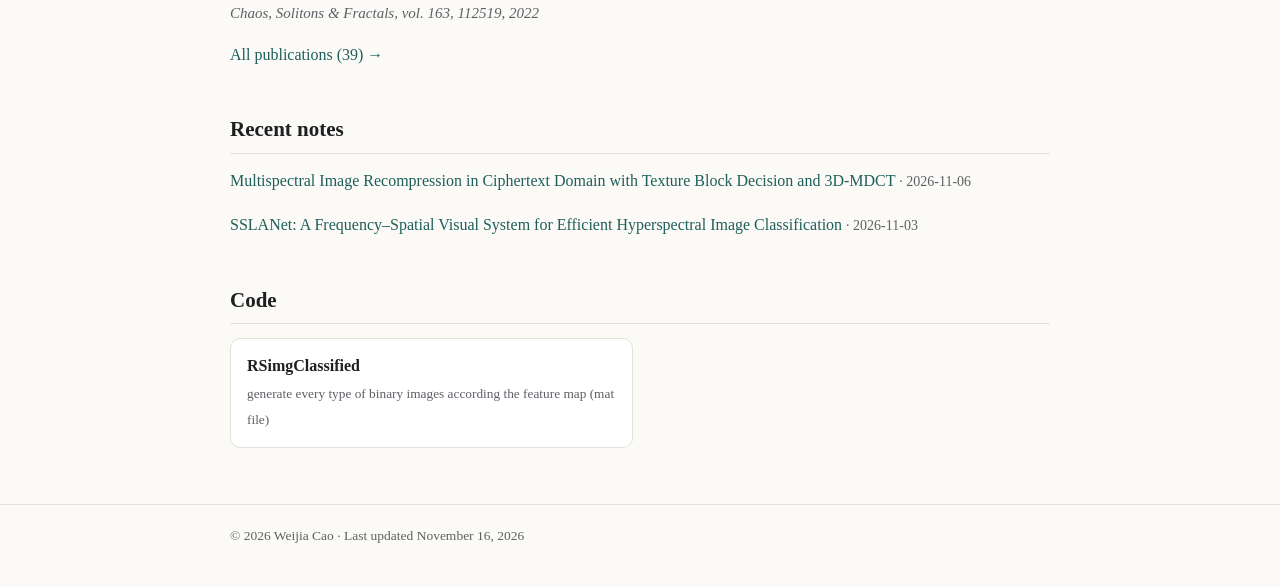
==== commit fbdf199b: "Update site 2026-11-16T05:55" ====
--- a/index.html
+++ b/index.html
@@ -1,4 +1,4 @@
 <!doctype html><html lang="en"><head><meta charset="utf-8"><meta name="viewport" content="width=device-width,initial-scale=1">
 <title>Weijia Cao</title><meta name="description" content="I am an Associate Professor at the Aerospace Information Research Institute, Chinese Academy of Sciences. I received my Ph.D. from the University of M"><link rel="stylesheet" href="style.css"></head>
 <body><header class="top"><div class="wrap"><a class="brand" href="index.html">Weijia Cao</a><nav><a href="index.html" class="on">Home</a><a href="publications.html" class="">Publications</a><a href="notes/index.html" class="">Notes</a><a href="projects.html" class="">Code</a></nav></div></header>
-<main class="wrap"><section class="hero"><img src="https://github.com/caoweijia.png?size=400" alt="Weijia Cao"><div><h1>Weijia Cao</h1><p class="role">Associate Professor<br>Aerospace Information Research Institute, Chinese Academy of Sciences (AIRCAS)</p><p>I am an Associate Professor at the Aerospace Information Research Institute, Chinese Academy of Sciences. I received my Ph.D. from the University of Macau. My research focuses on trustworthy intelligence for remote sensing, with an emphasis on intelligent interpretation, data security, and privacy-preserving processing.</p><div class="links"><a href=https://github.com/caoweijia>GitHub</a><a href=https://orcid.org/0000-0002-6038-8014>ORCID</a></div></div></section><h2>Research</h2><div class="dirs"><div class=dir><b>Hyperspectral image analysis</b><span>Classification and super-resolution of hyperspectral images with transformer, Mamba, frequency-domain and geometric representations, with a focus on models whose decisions can be inspected.</span></div><div class=dir><b>Remote sensing data security</b><span>processing in the ciphertext domain for multispectral remote sensing data.</span></div><div class=dir><b>Trustworthy AI</b><span>Frameworks that let remote sensing data and models be shared and used under verifiable control, including privacy-preserving use of large models and onboard trustworthy intelligence.</span></div><div class=dir><b>World models for Earth observation</b><span></span></div></div><h2>Selected publications</h2><div class="pub"><div class="t">DTM: DCT-Transformer-Mamba Architecture for Improving Hyperspectral Image Classification</div><div class="a"><strong>Cao Weijia</strong>, Yang Xiaofei*, Zhou Yicong, Wang Fu, Zhou Xiang*</div><div class="v">IEEE Transactions on Geoscience and Remote Sensing, vol. 64, pp. 1–15, Art. no. 5608015, 2026</div></div><div class="pub"><div class="t"><a href="https://doi.org/10.1109/TGRS.2026.3739515">SSLANet: A Frequency–Spatial Visual System for Efficient Hyperspectral Image Classification</a></div><div class="a">Yang Xiaofei, Zhang Ruiying, <strong>Cao Weijia*</strong>, Peng Jiangtao, et al.</div><div class="v">IEEE Transactions on Geoscience and Remote Sensing, vol. 64, Art. no. 5530616, 2026</div></div><div class="pub"><div class="t">ACTN: Adaptive Coupling Transformer Network for Hyperspectral Image Classification<span class=n>ESI Hot Paper</span></div><div class="a">Yang Xiaofei, <strong>Cao Weijia*</strong>, Tang Dong, Zhou Yicong, Lu Yao</div><div class="v">IEEE Transactions on Geoscience and Remote Sensing, vol. 63, pp. 1–15, 2025</div></div><div class="pub"><div class="t"><a href="https://doi.org/10.1109/TGRS.2025.3589555">Multispectral Image Recompression in Ciphertext Domain with Texture Block Decision and 3D-MDCT</a></div><div class="a">Leng Xiaoran#, <strong>Cao Weijia#*</strong>, Yu Tao, Gu Xingfa</div><div class="v">IEEE Transactions on Geoscience and Remote Sensing, vol. 63, pp. 1–12, Art. no. 5405712, 2025</div></div><div class="pub"><div class="t">RWKVSR: Receptance Weighted Key-Value Network for Hyperspectral Image Super-Resolution</div><div class="a">Yang Xiaofei, Li Chunshan, <strong>Cao Weijia*</strong>, Tang Dong*, Ban Yifang, Zhou Yicong</div><div class="v">IEEE Transactions on Circuits and Systems for Video Technology, 2025</div></div><div class="pub"><div class="t">QTN: Quaternion Transformer Network for Hyperspectral Image Classification</div><div class="a">Yang Xiaofei, <strong>Cao Weijia*</strong>, Lu Yao, Zhou Yicong*</div><div class="v">IEEE Transactions on Circuits and Systems for Video Technology, vol. 33, no. 12, pp. 7370–7384, 2023</div></div><div class="pub"><div class="t">Hyperspectral Image Transformer Classification Networks<span class=n>ESI Highly Cited Paper</span></div><div class="a">Yang Xiaofei, <strong>Cao Weijia*</strong>, Lu Yao, Zhou Yicong*</div><div class="v">IEEE Transactions on Geoscience and Remote Sensing, vol. 60, pp. 1–15, 2022</div></div><div class="pub"><div class="t">n-Dimensional Chaotic Map with Application in Secure Communication</div><div class="a"><strong>Cao Weijia</strong>, Cai Hang, Hua Zhongyun*</div><div class="v">Chaos, Solitons &amp; Fractals, vol. 163, 112519, 2022</div></div><p><a href="publications.html">All publications (39) →</a></p><h2>Recent notes</h2><div class="post"><a href="notes/2026-11-06-multispectral-image-recompression-in-ciphertext-do.html">Multispectral Image Recompression in Ciphertext Domain with Texture Block Decision and 3D-MDCT</a> <span class="d">· 2026-11-06</span></div><div class="post"><a href="notes/2026-11-03-sslanet-a-frequency-spatial-visual-system-for-effi.html">SSLANet: A Frequency–Spatial Visual System for Efficient Hyperspectral Image Classification</a> <span class="d">· 2026-11-03</span></div><h2>Code</h2><div class=proj><a class="c" href="https://github.com/caoweijia/RSimgClassified"><b>RSimgClassified</b><br><small>generate every type of binary images according the feature map (mat file)</small></a></div></main><footer><div class="wrap">© 2026 Weijia Cao · Last updated November 09, 2026</div></footer></body></html>+<main class="wrap"><section class="hero"><img src="https://github.com/caoweijia.png?size=400" alt="Weijia Cao"><div><h1>Weijia Cao</h1><p class="role">Associate Professor<br>Aerospace Information Research Institute, Chinese Academy of Sciences (AIRCAS)</p><p>I am an Associate Professor at the Aerospace Information Research Institute, Chinese Academy of Sciences. I received my Ph.D. from the University of Macau. My research focuses on trustworthy intelligence for remote sensing, with an emphasis on intelligent interpretation, data security, and privacy-preserving processing.</p><div class="links"><a href=https://github.com/caoweijia>GitHub</a><a href=https://orcid.org/0000-0002-6038-8014>ORCID</a></div></div></section><h2>Research</h2><div class="dirs"><div class=dir><b>Hyperspectral image analysis</b><span>Classification and super-resolution of hyperspectral images with transformer, Mamba, frequency-domain and geometric representations, with a focus on models whose decisions can be inspected.</span></div><div class=dir><b>Remote sensing data security</b><span>processing in the ciphertext domain for multispectral remote sensing data.</span></div><div class=dir><b>Trustworthy AI</b><span>Frameworks that let remote sensing data and models be shared and used under verifiable control, including privacy-preserving use of large models and onboard trustworthy intelligence.</span></div><div class=dir><b>World models for Earth observation</b><span></span></div></div><h2>Selected publications</h2><div class="pub"><div class="t">DTM: DCT-Transformer-Mamba Architecture for Improving Hyperspectral Image Classification</div><div class="a"><strong>Cao Weijia</strong>, Yang Xiaofei*, Zhou Yicong, Wang Fu, Zhou Xiang*</div><div class="v">IEEE Transactions on Geoscience and Remote Sensing, vol. 64, pp. 1–15, Art. no. 5608015, 2026</div></div><div class="pub"><div class="t"><a href="https://doi.org/10.1109/TGRS.2026.3739515">SSLANet: A Frequency–Spatial Visual System for Efficient Hyperspectral Image Classification</a></div><div class="a">Yang Xiaofei, Zhang Ruiying, <strong>Cao Weijia*</strong>, Peng Jiangtao, et al.</div><div class="v">IEEE Transactions on Geoscience and Remote Sensing, vol. 64, Art. no. 5530616, 2026</div></div><div class="pub"><div class="t"><a href="https://doi.org/10.1109/tgrs.2025.3528411">ACTN: Adaptive Coupling Transformer Network for Hyperspectral Image Classification</a><span class=n>ESI Hot Paper</span></div><div class="a">Yang Xiaofei, <strong>Cao Weijia*</strong>, Tang Dong, Zhou Yicong, Lu Yao</div><div class="v">IEEE Transactions on Geoscience and Remote Sensing, vol. 63, pp. 1–15, 2025</div></div><div class="pub"><div class="t"><a href="https://doi.org/10.1109/TGRS.2025.3589555">Multispectral Image Recompression in Ciphertext Domain with Texture Block Decision and 3D-MDCT</a></div><div class="a">Leng Xiaoran#, <strong>Cao Weijia#*</strong>, Yu Tao, Gu Xingfa</div><div class="v">IEEE Transactions on Geoscience and Remote Sensing, vol. 63, pp. 1–12, Art. no. 5405712, 2025</div></div><div class="pub"><div class="t"><a href="https://doi.org/10.1109/tcsvt.2025.3626779">RWKVSR: Receptance Weighted Key-Value Network for Hyperspectral Image Super-Resolution</a></div><div class="a">Yang Xiaofei, Li Chunshan, <strong>Cao Weijia*</strong>, Tang Dong*, Ban Yifang, Zhou Yicong</div><div class="v">IEEE Transactions on Circuits and Systems for Video Technology, 2025</div></div><div class="pub"><div class="t"><a href="https://doi.org/10.1109/tcsvt.2023.3283289">QTN: Quaternion Transformer Network for Hyperspectral Image Classification</a></div><div class="a">Yang Xiaofei, <strong>Cao Weijia*</strong>, Lu Yao, Zhou Yicong*</div><div class="v">IEEE Transactions on Circuits and Systems for Video Technology, vol. 33, no. 12, pp. 7370–7384, 2023</div></div><div class="pub"><div class="t">Hyperspectral Image Transformer Classification Networks<span class=n>ESI Highly Cited Paper</span></div><div class="a">Yang Xiaofei, <strong>Cao Weijia*</strong>, Lu Yao, Zhou Yicong*</div><div class="v">IEEE Transactions on Geoscience and Remote Sensing, vol. 60, pp. 1–15, 2022</div></div><div class="pub"><div class="t">n-Dimensional Chaotic Map with Application in Secure Communication</div><div class="a"><strong>Cao Weijia</strong>, Cai Hang, Hua Zhongyun*</div><div class="v">Chaos, Solitons &amp; Fractals, vol. 163, 112519, 2022</div></div><p><a href="publications.html">All publications (39) →</a></p><h2>Recent notes</h2><div class="post"><a href="notes/2026-11-06-multispectral-image-recompression-in-ciphertext-do.html">Multispectral Image Recompression in Ciphertext Domain with Texture Block Decision and 3D-MDCT</a> <span class="d">· 2026-11-06</span></div><div class="post"><a href="notes/2026-11-03-sslanet-a-frequency-spatial-visual-system-for-effi.html">SSLANet: A Frequency–Spatial Visual System for Efficient Hyperspectral Image Classification</a> <span class="d">· 2026-11-03</span></div><h2>Code</h2><div class=proj><a class="c" href="https://github.com/caoweijia/RSimgClassified"><b>RSimgClassified</b><br><small>generate every type of binary images according the feature map (mat file)</small></a></div></main><footer><div class="wrap">© 2026 Weijia Cao · Last updated November 16, 2026</div></footer></body></html>
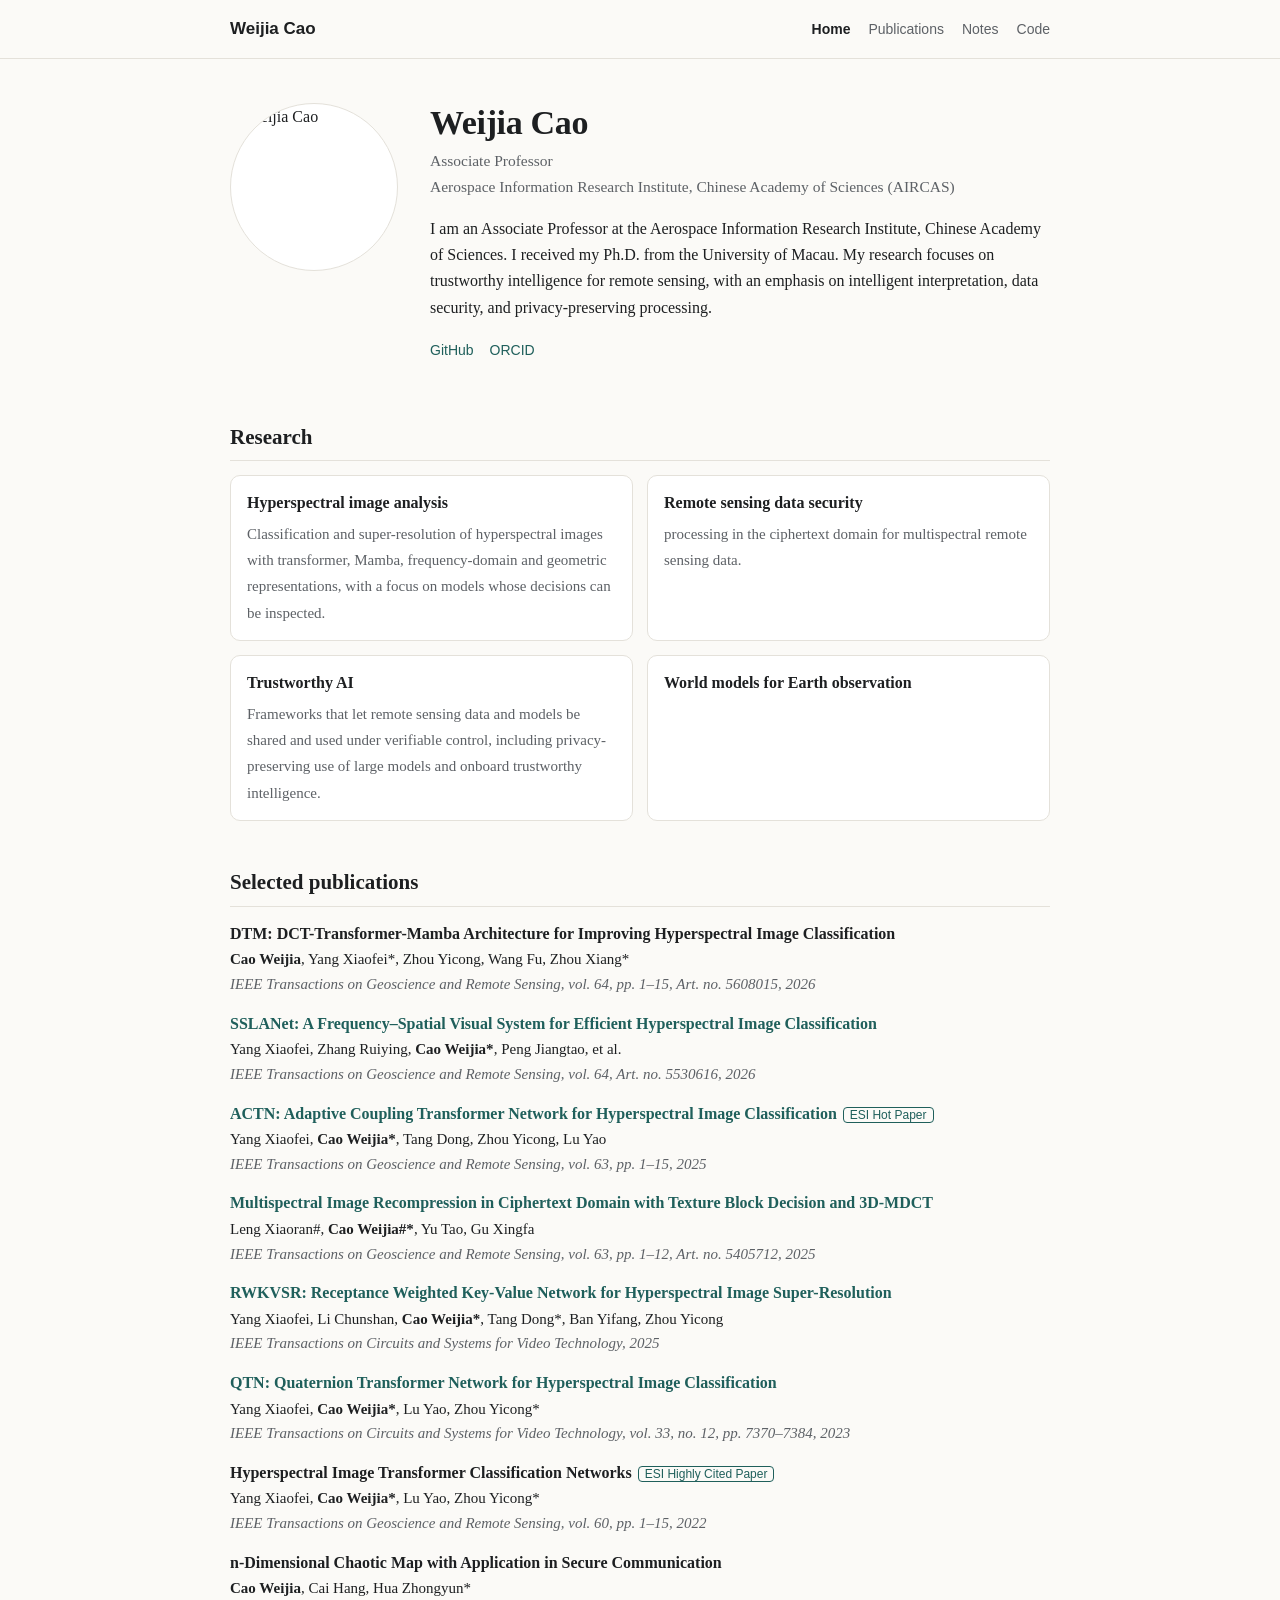
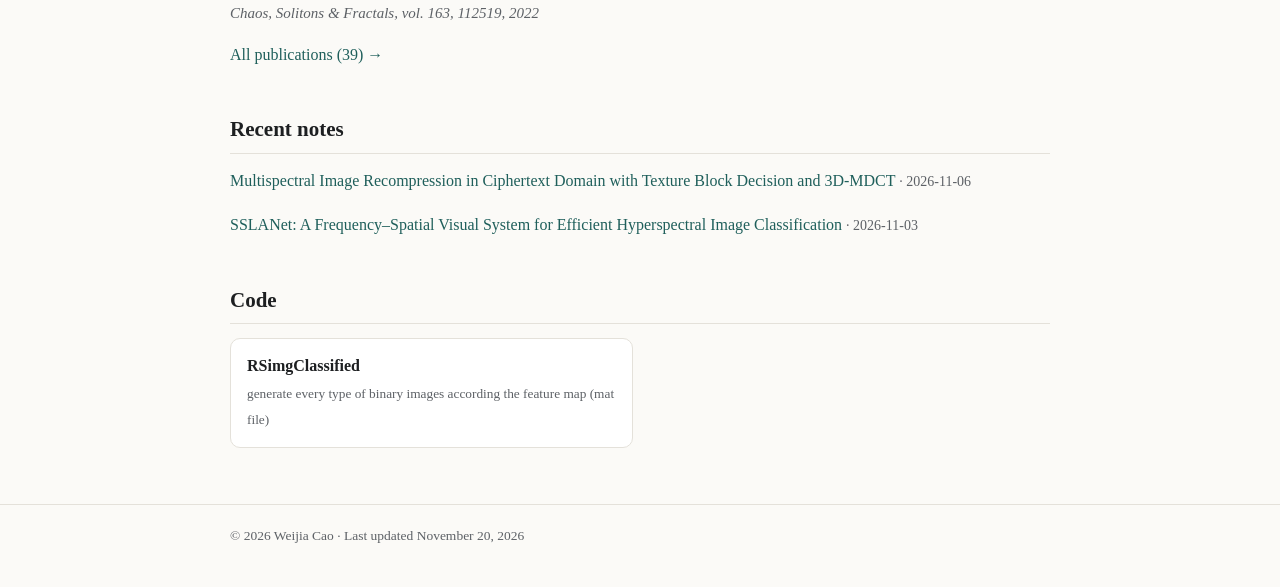
==== commit 936a326e: "Update site 2026-11-20T10:51" ====
--- a/index.html
+++ b/index.html
@@ -1,4 +1,4 @@
 <!doctype html><html lang="en"><head><meta charset="utf-8"><meta name="viewport" content="width=device-width,initial-scale=1">
 <title>Weijia Cao</title><meta name="description" content="I am an Associate Professor at the Aerospace Information Research Institute, Chinese Academy of Sciences. I received my Ph.D. from the University of M"><link rel="stylesheet" href="style.css"></head>
 <body><header class="top"><div class="wrap"><a class="brand" href="index.html">Weijia Cao</a><nav><a href="index.html" class="on">Home</a><a href="publications.html" class="">Publications</a><a href="notes/index.html" class="">Notes</a><a href="projects.html" class="">Code</a></nav></div></header>
-<main class="wrap"><section class="hero"><img src="https://github.com/caoweijia.png?size=400" alt="Weijia Cao"><div><h1>Weijia Cao</h1><p class="role">Associate Professor<br>Aerospace Information Research Institute, Chinese Academy of Sciences (AIRCAS)</p><p>I am an Associate Professor at the Aerospace Information Research Institute, Chinese Academy of Sciences. I received my Ph.D. from the University of Macau. My research focuses on trustworthy intelligence for remote sensing, with an emphasis on intelligent interpretation, data security, and privacy-preserving processing.</p><div class="links"><a href=https://github.com/caoweijia>GitHub</a><a href=https://orcid.org/0000-0002-6038-8014>ORCID</a></div></div></section><h2>Research</h2><div class="dirs"><div class=dir><b>Hyperspectral image analysis</b><span>Classification and super-resolution of hyperspectral images with transformer, Mamba, frequency-domain and geometric representations, with a focus on models whose decisions can be inspected.</span></div><div class=dir><b>Remote sensing data security</b><span>processing in the ciphertext domain for multispectral remote sensing data.</span></div><div class=dir><b>Trustworthy AI</b><span>Frameworks that let remote sensing data and models be shared and used under verifiable control, including privacy-preserving use of large models and onboard trustworthy intelligence.</span></div><div class=dir><b>World models for Earth observation</b><span></span></div></div><h2>Selected publications</h2><div class="pub"><div class="t">DTM: DCT-Transformer-Mamba Architecture for Improving Hyperspectral Image Classification</div><div class="a"><strong>Cao Weijia</strong>, Yang Xiaofei*, Zhou Yicong, Wang Fu, Zhou Xiang*</div><div class="v">IEEE Transactions on Geoscience and Remote Sensing, vol. 64, pp. 1–15, Art. no. 5608015, 2026</div></div><div class="pub"><div class="t"><a href="https://doi.org/10.1109/TGRS.2026.3739515">SSLANet: A Frequency–Spatial Visual System for Efficient Hyperspectral Image Classification</a></div><div class="a">Yang Xiaofei, Zhang Ruiying, <strong>Cao Weijia*</strong>, Peng Jiangtao, et al.</div><div class="v">IEEE Transactions on Geoscience and Remote Sensing, vol. 64, Art. no. 5530616, 2026</div></div><div class="pub"><div class="t"><a href="https://doi.org/10.1109/tgrs.2025.3528411">ACTN: Adaptive Coupling Transformer Network for Hyperspectral Image Classification</a><span class=n>ESI Hot Paper</span></div><div class="a">Yang Xiaofei, <strong>Cao Weijia*</strong>, Tang Dong, Zhou Yicong, Lu Yao</div><div class="v">IEEE Transactions on Geoscience and Remote Sensing, vol. 63, pp. 1–15, 2025</div></div><div class="pub"><div class="t"><a href="https://doi.org/10.1109/TGRS.2025.3589555">Multispectral Image Recompression in Ciphertext Domain with Texture Block Decision and 3D-MDCT</a></div><div class="a">Leng Xiaoran#, <strong>Cao Weijia#*</strong>, Yu Tao, Gu Xingfa</div><div class="v">IEEE Transactions on Geoscience and Remote Sensing, vol. 63, pp. 1–12, Art. no. 5405712, 2025</div></div><div class="pub"><div class="t"><a href="https://doi.org/10.1109/tcsvt.2025.3626779">RWKVSR: Receptance Weighted Key-Value Network for Hyperspectral Image Super-Resolution</a></div><div class="a">Yang Xiaofei, Li Chunshan, <strong>Cao Weijia*</strong>, Tang Dong*, Ban Yifang, Zhou Yicong</div><div class="v">IEEE Transactions on Circuits and Systems for Video Technology, 2025</div></div><div class="pub"><div class="t"><a href="https://doi.org/10.1109/tcsvt.2023.3283289">QTN: Quaternion Transformer Network for Hyperspectral Image Classification</a></div><div class="a">Yang Xiaofei, <strong>Cao Weijia*</strong>, Lu Yao, Zhou Yicong*</div><div class="v">IEEE Transactions on Circuits and Systems for Video Technology, vol. 33, no. 12, pp. 7370–7384, 2023</div></div><div class="pub"><div class="t">Hyperspectral Image Transformer Classification Networks<span class=n>ESI Highly Cited Paper</span></div><div class="a">Yang Xiaofei, <strong>Cao Weijia*</strong>, Lu Yao, Zhou Yicong*</div><div class="v">IEEE Transactions on Geoscience and Remote Sensing, vol. 60, pp. 1–15, 2022</div></div><div class="pub"><div class="t">n-Dimensional Chaotic Map with Application in Secure Communication</div><div class="a"><strong>Cao Weijia</strong>, Cai Hang, Hua Zhongyun*</div><div class="v">Chaos, Solitons &amp; Fractals, vol. 163, 112519, 2022</div></div><p><a href="publications.html">All publications (39) →</a></p><h2>Recent notes</h2><div class="post"><a href="notes/2026-11-06-multispectral-image-recompression-in-ciphertext-do.html">Multispectral Image Recompression in Ciphertext Domain with Texture Block Decision and 3D-MDCT</a> <span class="d">· 2026-11-06</span></div><div class="post"><a href="notes/2026-11-03-sslanet-a-frequency-spatial-visual-system-for-effi.html">SSLANet: A Frequency–Spatial Visual System for Efficient Hyperspectral Image Classification</a> <span class="d">· 2026-11-03</span></div><h2>Code</h2><div class=proj><a class="c" href="https://github.com/caoweijia/RSimgClassified"><b>RSimgClassified</b><br><small>generate every type of binary images according the feature map (mat file)</small></a></div></main><footer><div class="wrap">© 2026 Weijia Cao · Last updated November 16, 2026</div></footer></body></html>+<main class="wrap"><section class="hero"><img src="https://github.com/caoweijia.png?size=400" alt="Weijia Cao"><div><h1>Weijia Cao</h1><p class="role">Associate Professor<br>Aerospace Information Research Institute, Chinese Academy of Sciences (AIRCAS)</p><p>I am an Associate Professor at the Aerospace Information Research Institute, Chinese Academy of Sciences. I received my Ph.D. from the University of Macau. My research focuses on trustworthy intelligence for remote sensing, with an emphasis on intelligent interpretation, data security, and privacy-preserving processing.</p><div class="links"><a href=https://github.com/caoweijia>GitHub</a><a href=https://orcid.org/0000-0002-6038-8014>ORCID</a></div></div></section><h2>Research</h2><div class="dirs"><div class=dir><b>Hyperspectral image analysis</b><span>Classification and super-resolution of hyperspectral images with transformer, Mamba, frequency-domain and geometric representations, with a focus on models whose decisions can be inspected.</span></div><div class=dir><b>Remote sensing data security</b><span>processing in the ciphertext domain for multispectral remote sensing data.</span></div><div class=dir><b>Trustworthy AI</b><span>Frameworks that let remote sensing data and models be shared and used under verifiable control, including privacy-preserving use of large models and onboard trustworthy intelligence.</span></div><div class=dir><b>World models for Earth observation</b><span></span></div></div><h2>Selected publications</h2><div class="pub"><div class="t">DTM: DCT-Transformer-Mamba Architecture for Improving Hyperspectral Image Classification</div><div class="a"><strong>Cao Weijia</strong>, Yang Xiaofei*, Zhou Yicong, Wang Fu, Zhou Xiang*</div><div class="v">IEEE Transactions on Geoscience and Remote Sensing, vol. 64, pp. 1–15, Art. no. 5608015, 2026</div></div><div class="pub"><div class="t"><a href="https://doi.org/10.1109/TGRS.2026.3739515">SSLANet: A Frequency–Spatial Visual System for Efficient Hyperspectral Image Classification</a></div><div class="a">Yang Xiaofei, Zhang Ruiying, <strong>Cao Weijia*</strong>, Peng Jiangtao, et al.</div><div class="v">IEEE Transactions on Geoscience and Remote Sensing, vol. 64, Art. no. 5530616, 2026</div></div><div class="pub"><div class="t"><a href="https://doi.org/10.1109/tgrs.2025.3528411">ACTN: Adaptive Coupling Transformer Network for Hyperspectral Image Classification</a><span class=n>ESI Hot Paper</span></div><div class="a">Yang Xiaofei, <strong>Cao Weijia*</strong>, Tang Dong, Zhou Yicong, Lu Yao</div><div class="v">IEEE Transactions on Geoscience and Remote Sensing, vol. 63, pp. 1–15, 2025</div></div><div class="pub"><div class="t"><a href="https://doi.org/10.1109/TGRS.2025.3589555">Multispectral Image Recompression in Ciphertext Domain with Texture Block Decision and 3D-MDCT</a></div><div class="a">Leng Xiaoran#, <strong>Cao Weijia#*</strong>, Yu Tao, Gu Xingfa</div><div class="v">IEEE Transactions on Geoscience and Remote Sensing, vol. 63, pp. 1–12, Art. no. 5405712, 2025</div></div><div class="pub"><div class="t"><a href="https://doi.org/10.1109/tcsvt.2025.3626779">RWKVSR: Receptance Weighted Key-Value Network for Hyperspectral Image Super-Resolution</a></div><div class="a">Yang Xiaofei, Li Chunshan, <strong>Cao Weijia*</strong>, Tang Dong*, Ban Yifang, Zhou Yicong</div><div class="v">IEEE Transactions on Circuits and Systems for Video Technology, 2025</div></div><div class="pub"><div class="t"><a href="https://doi.org/10.1109/tcsvt.2023.3283289">QTN: Quaternion Transformer Network for Hyperspectral Image Classification</a></div><div class="a">Yang Xiaofei, <strong>Cao Weijia*</strong>, Lu Yao, Zhou Yicong*</div><div class="v">IEEE Transactions on Circuits and Systems for Video Technology, vol. 33, no. 12, pp. 7370–7384, 2023</div></div><div class="pub"><div class="t">Hyperspectral Image Transformer Classification Networks<span class=n>ESI Highly Cited Paper</span></div><div class="a">Yang Xiaofei, <strong>Cao Weijia*</strong>, Lu Yao, Zhou Yicong*</div><div class="v">IEEE Transactions on Geoscience and Remote Sensing, vol. 60, pp. 1–15, 2022</div></div><div class="pub"><div class="t">n-Dimensional Chaotic Map with Application in Secure Communication</div><div class="a"><strong>Cao Weijia</strong>, Cai Hang, Hua Zhongyun*</div><div class="v">Chaos, Solitons &amp; Fractals, vol. 163, 112519, 2022</div></div><p><a href="publications.html">All publications (39) →</a></p><h2>Recent notes</h2><div class="post"><a href="notes/2026-11-06-multispectral-image-recompression-in-ciphertext-do.html">Multispectral Image Recompression in Ciphertext Domain with Texture Block Decision and 3D-MDCT</a> <span class="d">· 2026-11-06</span></div><div class="post"><a href="notes/2026-11-03-sslanet-a-frequency-spatial-visual-system-for-effi.html">SSLANet: A Frequency–Spatial Visual System for Efficient Hyperspectral Image Classification</a> <span class="d">· 2026-11-03</span></div><h2>Code</h2><div class=proj><a class="c" href="https://github.com/caoweijia/RSimgClassified"><b>RSimgClassified</b><br><small>generate every type of binary images according the feature map (mat file)</small></a></div></main><footer><div class="wrap">© 2026 Weijia Cao · Last updated November 20, 2026</div></footer></body></html>
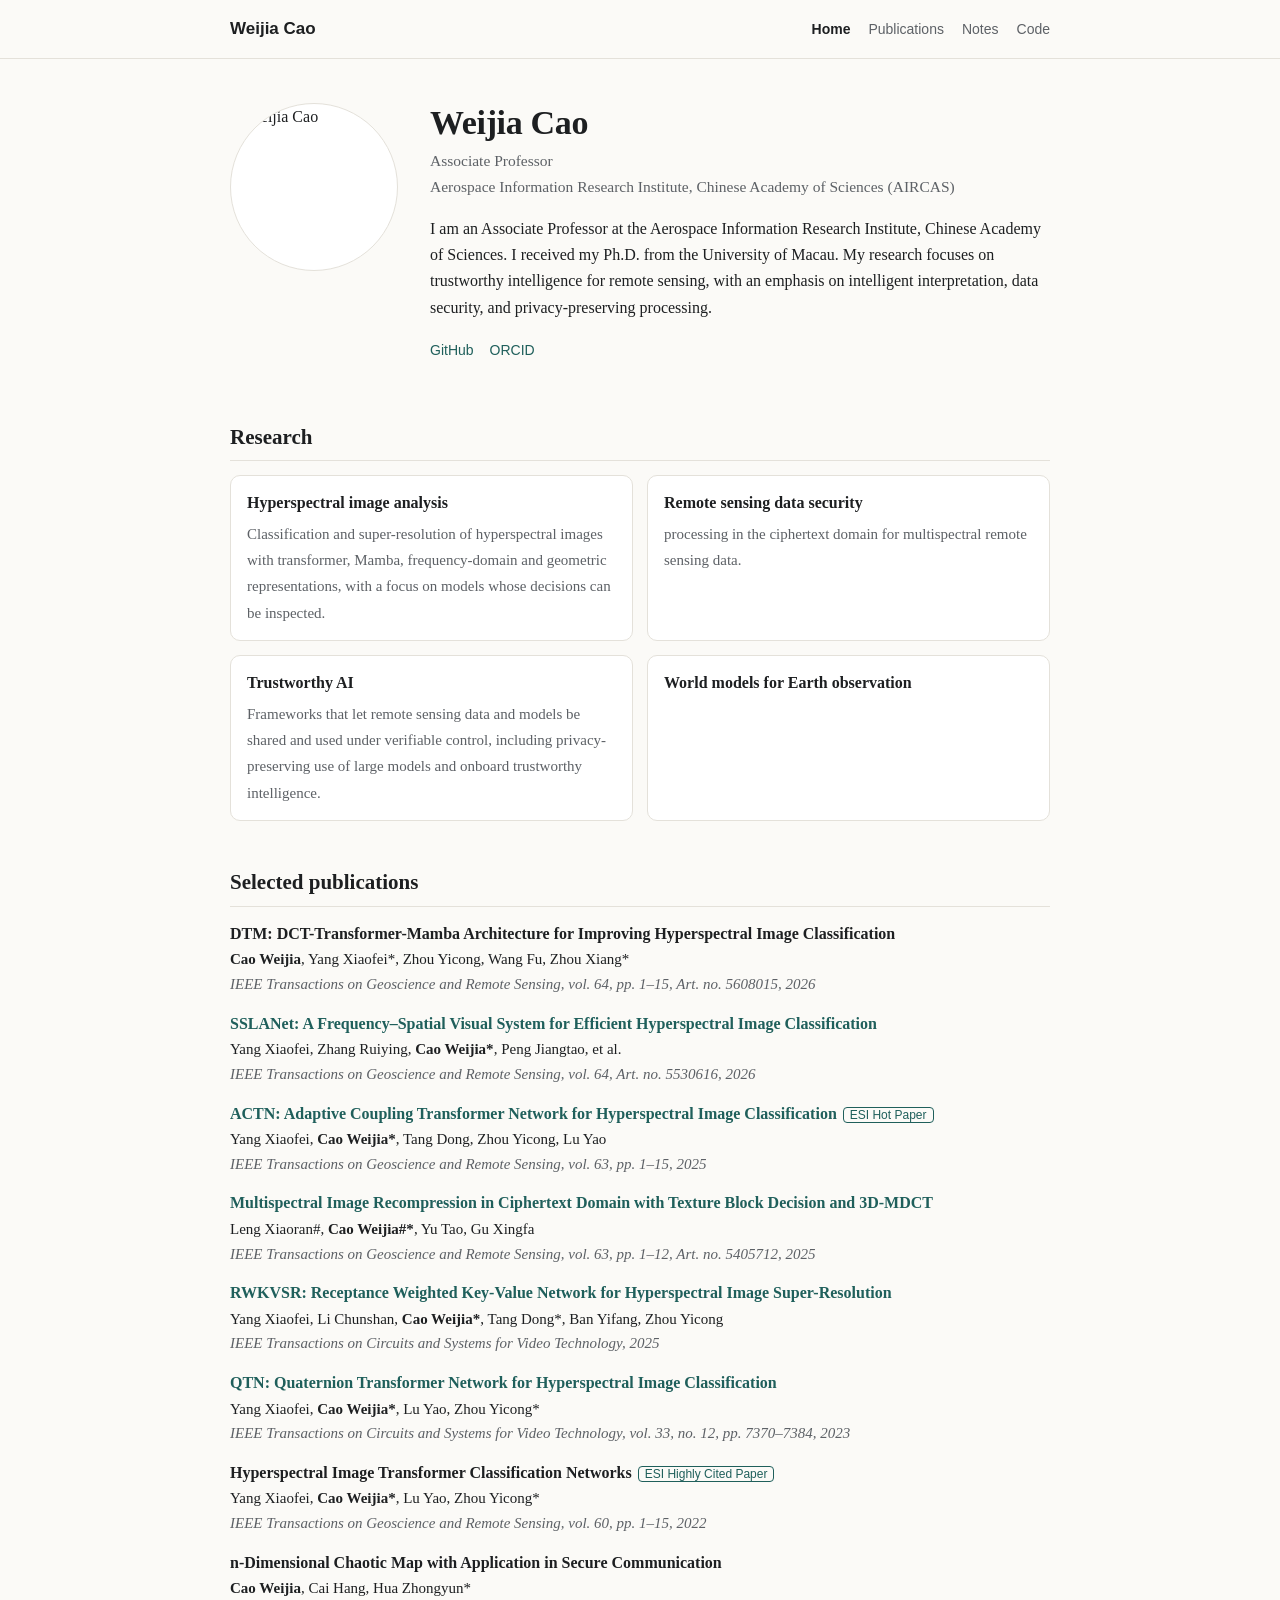
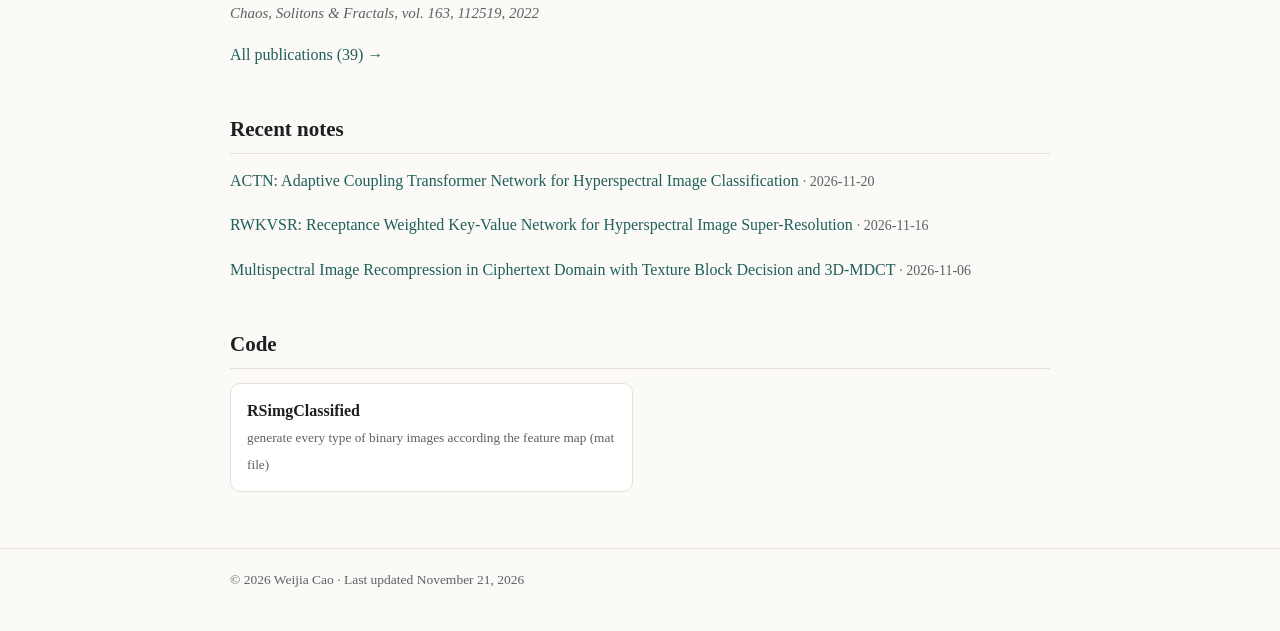
==== commit e06a9fbc: "Update site 2026-11-21T05:26" ====
--- a/index.html
+++ b/index.html
@@ -1,4 +1,4 @@
 <!doctype html><html lang="en"><head><meta charset="utf-8"><meta name="viewport" content="width=device-width,initial-scale=1">
 <title>Weijia Cao</title><meta name="description" content="I am an Associate Professor at the Aerospace Information Research Institute, Chinese Academy of Sciences. I received my Ph.D. from the University of M"><link rel="stylesheet" href="style.css"></head>
 <body><header class="top"><div class="wrap"><a class="brand" href="index.html">Weijia Cao</a><nav><a href="index.html" class="on">Home</a><a href="publications.html" class="">Publications</a><a href="notes/index.html" class="">Notes</a><a href="projects.html" class="">Code</a></nav></div></header>
-<main class="wrap"><section class="hero"><img src="https://github.com/caoweijia.png?size=400" alt="Weijia Cao"><div><h1>Weijia Cao</h1><p class="role">Associate Professor<br>Aerospace Information Research Institute, Chinese Academy of Sciences (AIRCAS)</p><p>I am an Associate Professor at the Aerospace Information Research Institute, Chinese Academy of Sciences. I received my Ph.D. from the University of Macau. My research focuses on trustworthy intelligence for remote sensing, with an emphasis on intelligent interpretation, data security, and privacy-preserving processing.</p><div class="links"><a href=https://github.com/caoweijia>GitHub</a><a href=https://orcid.org/0000-0002-6038-8014>ORCID</a></div></div></section><h2>Research</h2><div class="dirs"><div class=dir><b>Hyperspectral image analysis</b><span>Classification and super-resolution of hyperspectral images with transformer, Mamba, frequency-domain and geometric representations, with a focus on models whose decisions can be inspected.</span></div><div class=dir><b>Remote sensing data security</b><span>processing in the ciphertext domain for multispectral remote sensing data.</span></div><div class=dir><b>Trustworthy AI</b><span>Frameworks that let remote sensing data and models be shared and used under verifiable control, including privacy-preserving use of large models and onboard trustworthy intelligence.</span></div><div class=dir><b>World models for Earth observation</b><span></span></div></div><h2>Selected publications</h2><div class="pub"><div class="t">DTM: DCT-Transformer-Mamba Architecture for Improving Hyperspectral Image Classification</div><div class="a"><strong>Cao Weijia</strong>, Yang Xiaofei*, Zhou Yicong, Wang Fu, Zhou Xiang*</div><div class="v">IEEE Transactions on Geoscience and Remote Sensing, vol. 64, pp. 1–15, Art. no. 5608015, 2026</div></div><div class="pub"><div class="t"><a href="https://doi.org/10.1109/TGRS.2026.3739515">SSLANet: A Frequency–Spatial Visual System for Efficient Hyperspectral Image Classification</a></div><div class="a">Yang Xiaofei, Zhang Ruiying, <strong>Cao Weijia*</strong>, Peng Jiangtao, et al.</div><div class="v">IEEE Transactions on Geoscience and Remote Sensing, vol. 64, Art. no. 5530616, 2026</div></div><div class="pub"><div class="t"><a href="https://doi.org/10.1109/tgrs.2025.3528411">ACTN: Adaptive Coupling Transformer Network for Hyperspectral Image Classification</a><span class=n>ESI Hot Paper</span></div><div class="a">Yang Xiaofei, <strong>Cao Weijia*</strong>, Tang Dong, Zhou Yicong, Lu Yao</div><div class="v">IEEE Transactions on Geoscience and Remote Sensing, vol. 63, pp. 1–15, 2025</div></div><div class="pub"><div class="t"><a href="https://doi.org/10.1109/TGRS.2025.3589555">Multispectral Image Recompression in Ciphertext Domain with Texture Block Decision and 3D-MDCT</a></div><div class="a">Leng Xiaoran#, <strong>Cao Weijia#*</strong>, Yu Tao, Gu Xingfa</div><div class="v">IEEE Transactions on Geoscience and Remote Sensing, vol. 63, pp. 1–12, Art. no. 5405712, 2025</div></div><div class="pub"><div class="t"><a href="https://doi.org/10.1109/tcsvt.2025.3626779">RWKVSR: Receptance Weighted Key-Value Network for Hyperspectral Image Super-Resolution</a></div><div class="a">Yang Xiaofei, Li Chunshan, <strong>Cao Weijia*</strong>, Tang Dong*, Ban Yifang, Zhou Yicong</div><div class="v">IEEE Transactions on Circuits and Systems for Video Technology, 2025</div></div><div class="pub"><div class="t"><a href="https://doi.org/10.1109/tcsvt.2023.3283289">QTN: Quaternion Transformer Network for Hyperspectral Image Classification</a></div><div class="a">Yang Xiaofei, <strong>Cao Weijia*</strong>, Lu Yao, Zhou Yicong*</div><div class="v">IEEE Transactions on Circuits and Systems for Video Technology, vol. 33, no. 12, pp. 7370–7384, 2023</div></div><div class="pub"><div class="t">Hyperspectral Image Transformer Classification Networks<span class=n>ESI Highly Cited Paper</span></div><div class="a">Yang Xiaofei, <strong>Cao Weijia*</strong>, Lu Yao, Zhou Yicong*</div><div class="v">IEEE Transactions on Geoscience and Remote Sensing, vol. 60, pp. 1–15, 2022</div></div><div class="pub"><div class="t">n-Dimensional Chaotic Map with Application in Secure Communication</div><div class="a"><strong>Cao Weijia</strong>, Cai Hang, Hua Zhongyun*</div><div class="v">Chaos, Solitons &amp; Fractals, vol. 163, 112519, 2022</div></div><p><a href="publications.html">All publications (39) →</a></p><h2>Recent notes</h2><div class="post"><a href="notes/2026-11-06-multispectral-image-recompression-in-ciphertext-do.html">Multispectral Image Recompression in Ciphertext Domain with Texture Block Decision and 3D-MDCT</a> <span class="d">· 2026-11-06</span></div><div class="post"><a href="notes/2026-11-03-sslanet-a-frequency-spatial-visual-system-for-effi.html">SSLANet: A Frequency–Spatial Visual System for Efficient Hyperspectral Image Classification</a> <span class="d">· 2026-11-03</span></div><h2>Code</h2><div class=proj><a class="c" href="https://github.com/caoweijia/RSimgClassified"><b>RSimgClassified</b><br><small>generate every type of binary images according the feature map (mat file)</small></a></div></main><footer><div class="wrap">© 2026 Weijia Cao · Last updated November 20, 2026</div></footer></body></html>+<main class="wrap"><section class="hero"><img src="https://github.com/caoweijia.png?size=400" alt="Weijia Cao"><div><h1>Weijia Cao</h1><p class="role">Associate Professor<br>Aerospace Information Research Institute, Chinese Academy of Sciences (AIRCAS)</p><p>I am an Associate Professor at the Aerospace Information Research Institute, Chinese Academy of Sciences. I received my Ph.D. from the University of Macau. My research focuses on trustworthy intelligence for remote sensing, with an emphasis on intelligent interpretation, data security, and privacy-preserving processing.</p><div class="links"><a href=https://github.com/caoweijia>GitHub</a><a href=https://orcid.org/0000-0002-6038-8014>ORCID</a></div></div></section><h2>Research</h2><div class="dirs"><div class=dir><b>Hyperspectral image analysis</b><span>Classification and super-resolution of hyperspectral images with transformer, Mamba, frequency-domain and geometric representations, with a focus on models whose decisions can be inspected.</span></div><div class=dir><b>Remote sensing data security</b><span>processing in the ciphertext domain for multispectral remote sensing data.</span></div><div class=dir><b>Trustworthy AI</b><span>Frameworks that let remote sensing data and models be shared and used under verifiable control, including privacy-preserving use of large models and onboard trustworthy intelligence.</span></div><div class=dir><b>World models for Earth observation</b><span></span></div></div><h2>Selected publications</h2><div class="pub"><div class="t">DTM: DCT-Transformer-Mamba Architecture for Improving Hyperspectral Image Classification</div><div class="a"><strong>Cao Weijia</strong>, Yang Xiaofei*, Zhou Yicong, Wang Fu, Zhou Xiang*</div><div class="v">IEEE Transactions on Geoscience and Remote Sensing, vol. 64, pp. 1–15, Art. no. 5608015, 2026</div></div><div class="pub"><div class="t"><a href="https://doi.org/10.1109/TGRS.2026.3739515">SSLANet: A Frequency–Spatial Visual System for Efficient Hyperspectral Image Classification</a></div><div class="a">Yang Xiaofei, Zhang Ruiying, <strong>Cao Weijia*</strong>, Peng Jiangtao, et al.</div><div class="v">IEEE Transactions on Geoscience and Remote Sensing, vol. 64, Art. no. 5530616, 2026</div></div><div class="pub"><div class="t"><a href="https://doi.org/10.1109/tgrs.2025.3528411">ACTN: Adaptive Coupling Transformer Network for Hyperspectral Image Classification</a><span class=n>ESI Hot Paper</span></div><div class="a">Yang Xiaofei, <strong>Cao Weijia*</strong>, Tang Dong, Zhou Yicong, Lu Yao</div><div class="v">IEEE Transactions on Geoscience and Remote Sensing, vol. 63, pp. 1–15, 2025</div></div><div class="pub"><div class="t"><a href="https://doi.org/10.1109/TGRS.2025.3589555">Multispectral Image Recompression in Ciphertext Domain with Texture Block Decision and 3D-MDCT</a></div><div class="a">Leng Xiaoran#, <strong>Cao Weijia#*</strong>, Yu Tao, Gu Xingfa</div><div class="v">IEEE Transactions on Geoscience and Remote Sensing, vol. 63, pp. 1–12, Art. no. 5405712, 2025</div></div><div class="pub"><div class="t"><a href="https://doi.org/10.1109/tcsvt.2025.3626779">RWKVSR: Receptance Weighted Key-Value Network for Hyperspectral Image Super-Resolution</a></div><div class="a">Yang Xiaofei, Li Chunshan, <strong>Cao Weijia*</strong>, Tang Dong*, Ban Yifang, Zhou Yicong</div><div class="v">IEEE Transactions on Circuits and Systems for Video Technology, 2025</div></div><div class="pub"><div class="t"><a href="https://doi.org/10.1109/tcsvt.2023.3283289">QTN: Quaternion Transformer Network for Hyperspectral Image Classification</a></div><div class="a">Yang Xiaofei, <strong>Cao Weijia*</strong>, Lu Yao, Zhou Yicong*</div><div class="v">IEEE Transactions on Circuits and Systems for Video Technology, vol. 33, no. 12, pp. 7370–7384, 2023</div></div><div class="pub"><div class="t">Hyperspectral Image Transformer Classification Networks<span class=n>ESI Highly Cited Paper</span></div><div class="a">Yang Xiaofei, <strong>Cao Weijia*</strong>, Lu Yao, Zhou Yicong*</div><div class="v">IEEE Transactions on Geoscience and Remote Sensing, vol. 60, pp. 1–15, 2022</div></div><div class="pub"><div class="t">n-Dimensional Chaotic Map with Application in Secure Communication</div><div class="a"><strong>Cao Weijia</strong>, Cai Hang, Hua Zhongyun*</div><div class="v">Chaos, Solitons &amp; Fractals, vol. 163, 112519, 2022</div></div><p><a href="publications.html">All publications (39) →</a></p><h2>Recent notes</h2><div class="post"><a href="notes/2026-11-20-actn-adaptive-coupling-transformer-network-for-hyp.html">ACTN: Adaptive Coupling Transformer Network for Hyperspectral Image Classification</a> <span class="d">· 2026-11-20</span></div><div class="post"><a href="notes/2026-11-16-rwkvsr-receptance-weighted-key-value-network-for-h.html">RWKVSR: Receptance Weighted Key-Value Network for Hyperspectral Image Super-Resolution</a> <span class="d">· 2026-11-16</span></div><div class="post"><a href="notes/2026-11-06-multispectral-image-recompression-in-ciphertext-do.html">Multispectral Image Recompression in Ciphertext Domain with Texture Block Decision and 3D-MDCT</a> <span class="d">· 2026-11-06</span></div><h2>Code</h2><div class=proj><a class="c" href="https://github.com/caoweijia/RSimgClassified"><b>RSimgClassified</b><br><small>generate every type of binary images according the feature map (mat file)</small></a></div></main><footer><div class="wrap">© 2026 Weijia Cao · Last updated November 21, 2026</div></footer></body></html>
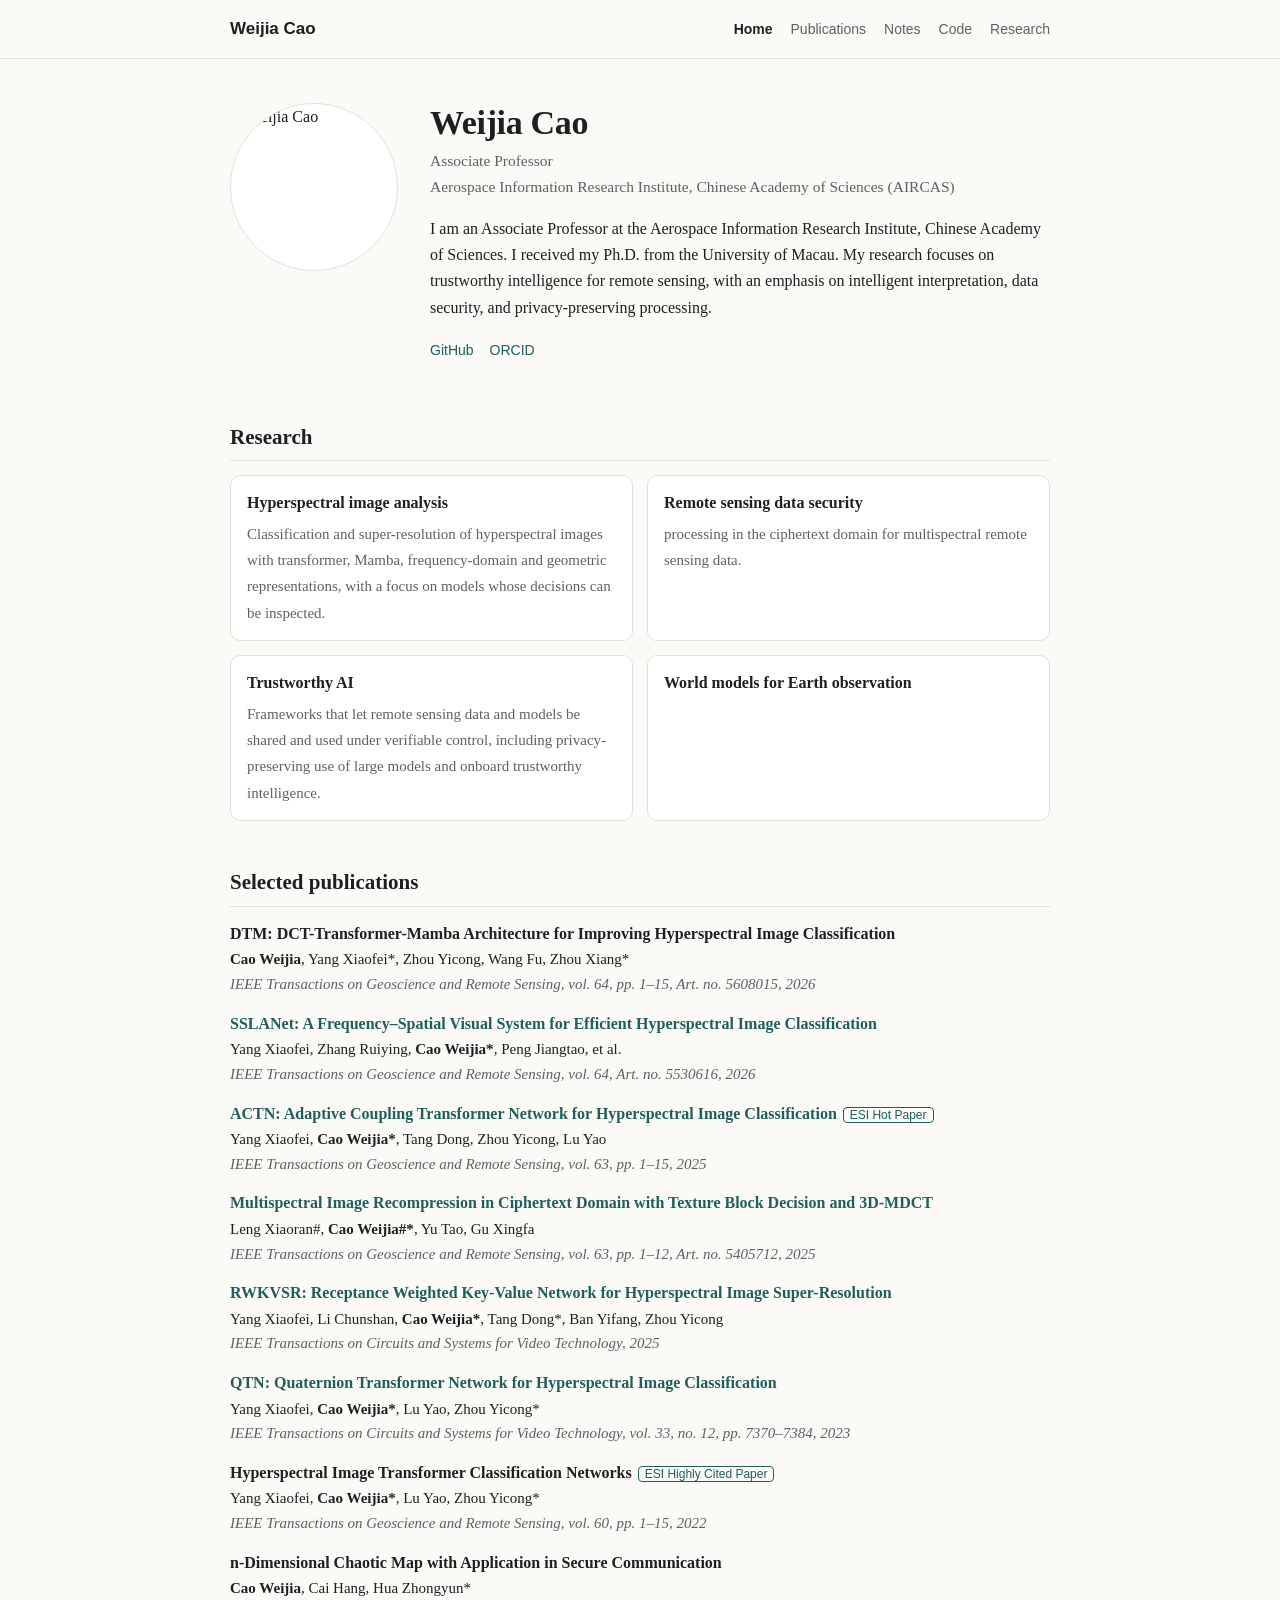
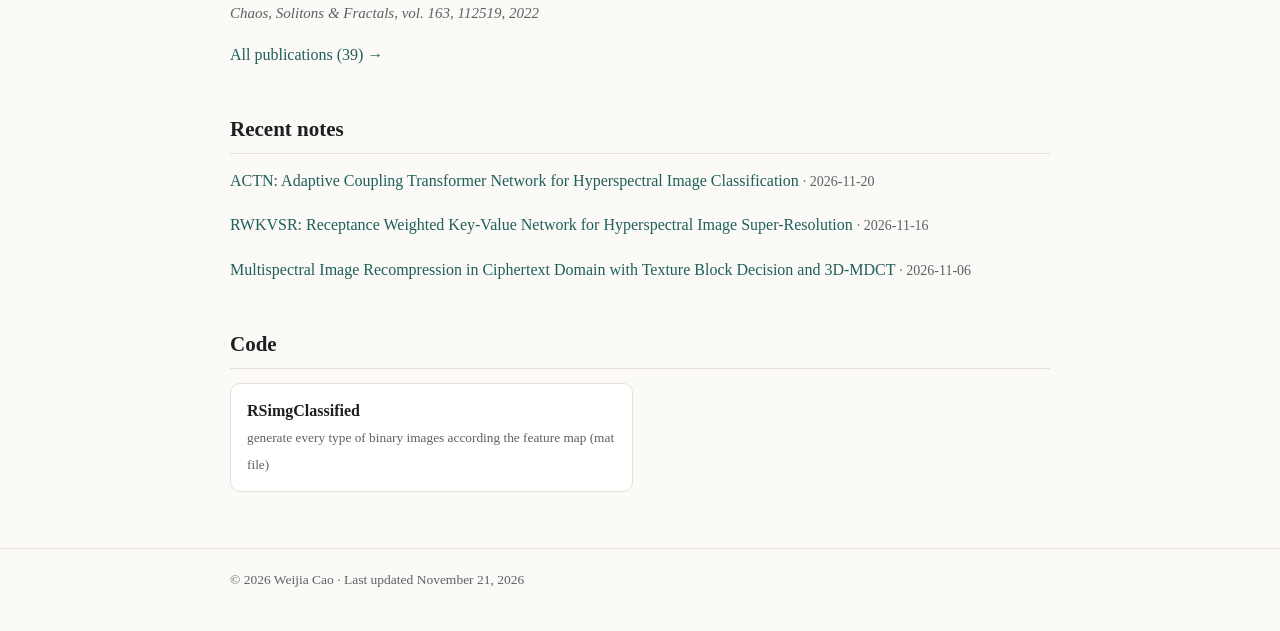
==== commit 0aa0f6d6: "Add research explorer support in index.html" ====
--- a/index.html
+++ b/index.html
@@ -1,4 +1,4 @@
 <!doctype html><html lang="en"><head><meta charset="utf-8"><meta name="viewport" content="width=device-width,initial-scale=1">
-<title>Weijia Cao</title><meta name="description" content="I am an Associate Professor at the Aerospace Information Research Institute, Chinese Academy of Sciences. I received my Ph.D. from the University of M"><link rel="stylesheet" href="style.css"></head>
-<body><header class="top"><div class="wrap"><a class="brand" href="index.html">Weijia Cao</a><nav><a href="index.html" class="on">Home</a><a href="publications.html" class="">Publications</a><a href="notes/index.html" class="">Notes</a><a href="projects.html" class="">Code</a></nav></div></header>
+<title>Weijia Cao</title><meta name="description" content="I am an Associate Professor at the Aerospace Information Research Institute, Chinese Academy of Sciences. I received my Ph.D. from the University of M"><link rel="stylesheet" href="style.css"><script defer src="site-analytics.js"></script></head>
+<body><header class="top"><div class="wrap"><a class="brand" href="index.html">Weijia Cao</a><nav><a href="index.html" class="on">Home</a><a href="publications.html" class="">Publications</a><a href="notes/index.html" class="">Notes</a><a href="projects.html" class="">Code</a><a href="research.html">Research</a></nav></div></header>
 <main class="wrap"><section class="hero"><img src="https://github.com/caoweijia.png?size=400" alt="Weijia Cao"><div><h1>Weijia Cao</h1><p class="role">Associate Professor<br>Aerospace Information Research Institute, Chinese Academy of Sciences (AIRCAS)</p><p>I am an Associate Professor at the Aerospace Information Research Institute, Chinese Academy of Sciences. I received my Ph.D. from the University of Macau. My research focuses on trustworthy intelligence for remote sensing, with an emphasis on intelligent interpretation, data security, and privacy-preserving processing.</p><div class="links"><a href=https://github.com/caoweijia>GitHub</a><a href=https://orcid.org/0000-0002-6038-8014>ORCID</a></div></div></section><h2>Research</h2><div class="dirs"><div class=dir><b>Hyperspectral image analysis</b><span>Classification and super-resolution of hyperspectral images with transformer, Mamba, frequency-domain and geometric representations, with a focus on models whose decisions can be inspected.</span></div><div class=dir><b>Remote sensing data security</b><span>processing in the ciphertext domain for multispectral remote sensing data.</span></div><div class=dir><b>Trustworthy AI</b><span>Frameworks that let remote sensing data and models be shared and used under verifiable control, including privacy-preserving use of large models and onboard trustworthy intelligence.</span></div><div class=dir><b>World models for Earth observation</b><span></span></div></div><h2>Selected publications</h2><div class="pub"><div class="t">DTM: DCT-Transformer-Mamba Architecture for Improving Hyperspectral Image Classification</div><div class="a"><strong>Cao Weijia</strong>, Yang Xiaofei*, Zhou Yicong, Wang Fu, Zhou Xiang*</div><div class="v">IEEE Transactions on Geoscience and Remote Sensing, vol. 64, pp. 1–15, Art. no. 5608015, 2026</div></div><div class="pub"><div class="t"><a href="https://doi.org/10.1109/TGRS.2026.3739515">SSLANet: A Frequency–Spatial Visual System for Efficient Hyperspectral Image Classification</a></div><div class="a">Yang Xiaofei, Zhang Ruiying, <strong>Cao Weijia*</strong>, Peng Jiangtao, et al.</div><div class="v">IEEE Transactions on Geoscience and Remote Sensing, vol. 64, Art. no. 5530616, 2026</div></div><div class="pub"><div class="t"><a href="https://doi.org/10.1109/tgrs.2025.3528411">ACTN: Adaptive Coupling Transformer Network for Hyperspectral Image Classification</a><span class=n>ESI Hot Paper</span></div><div class="a">Yang Xiaofei, <strong>Cao Weijia*</strong>, Tang Dong, Zhou Yicong, Lu Yao</div><div class="v">IEEE Transactions on Geoscience and Remote Sensing, vol. 63, pp. 1–15, 2025</div></div><div class="pub"><div class="t"><a href="https://doi.org/10.1109/TGRS.2025.3589555">Multispectral Image Recompression in Ciphertext Domain with Texture Block Decision and 3D-MDCT</a></div><div class="a">Leng Xiaoran#, <strong>Cao Weijia#*</strong>, Yu Tao, Gu Xingfa</div><div class="v">IEEE Transactions on Geoscience and Remote Sensing, vol. 63, pp. 1–12, Art. no. 5405712, 2025</div></div><div class="pub"><div class="t"><a href="https://doi.org/10.1109/tcsvt.2025.3626779">RWKVSR: Receptance Weighted Key-Value Network for Hyperspectral Image Super-Resolution</a></div><div class="a">Yang Xiaofei, Li Chunshan, <strong>Cao Weijia*</strong>, Tang Dong*, Ban Yifang, Zhou Yicong</div><div class="v">IEEE Transactions on Circuits and Systems for Video Technology, 2025</div></div><div class="pub"><div class="t"><a href="https://doi.org/10.1109/tcsvt.2023.3283289">QTN: Quaternion Transformer Network for Hyperspectral Image Classification</a></div><div class="a">Yang Xiaofei, <strong>Cao Weijia*</strong>, Lu Yao, Zhou Yicong*</div><div class="v">IEEE Transactions on Circuits and Systems for Video Technology, vol. 33, no. 12, pp. 7370–7384, 2023</div></div><div class="pub"><div class="t">Hyperspectral Image Transformer Classification Networks<span class=n>ESI Highly Cited Paper</span></div><div class="a">Yang Xiaofei, <strong>Cao Weijia*</strong>, Lu Yao, Zhou Yicong*</div><div class="v">IEEE Transactions on Geoscience and Remote Sensing, vol. 60, pp. 1–15, 2022</div></div><div class="pub"><div class="t">n-Dimensional Chaotic Map with Application in Secure Communication</div><div class="a"><strong>Cao Weijia</strong>, Cai Hang, Hua Zhongyun*</div><div class="v">Chaos, Solitons &amp; Fractals, vol. 163, 112519, 2022</div></div><p><a href="publications.html">All publications (39) →</a></p><h2>Recent notes</h2><div class="post"><a href="notes/2026-11-20-actn-adaptive-coupling-transformer-network-for-hyp.html">ACTN: Adaptive Coupling Transformer Network for Hyperspectral Image Classification</a> <span class="d">· 2026-11-20</span></div><div class="post"><a href="notes/2026-11-16-rwkvsr-receptance-weighted-key-value-network-for-h.html">RWKVSR: Receptance Weighted Key-Value Network for Hyperspectral Image Super-Resolution</a> <span class="d">· 2026-11-16</span></div><div class="post"><a href="notes/2026-11-06-multispectral-image-recompression-in-ciphertext-do.html">Multispectral Image Recompression in Ciphertext Domain with Texture Block Decision and 3D-MDCT</a> <span class="d">· 2026-11-06</span></div><h2>Code</h2><div class=proj><a class="c" href="https://github.com/caoweijia/RSimgClassified"><b>RSimgClassified</b><br><small>generate every type of binary images according the feature map (mat file)</small></a></div></main><footer><div class="wrap">© 2026 Weijia Cao · Last updated November 21, 2026</div></footer></body></html>
